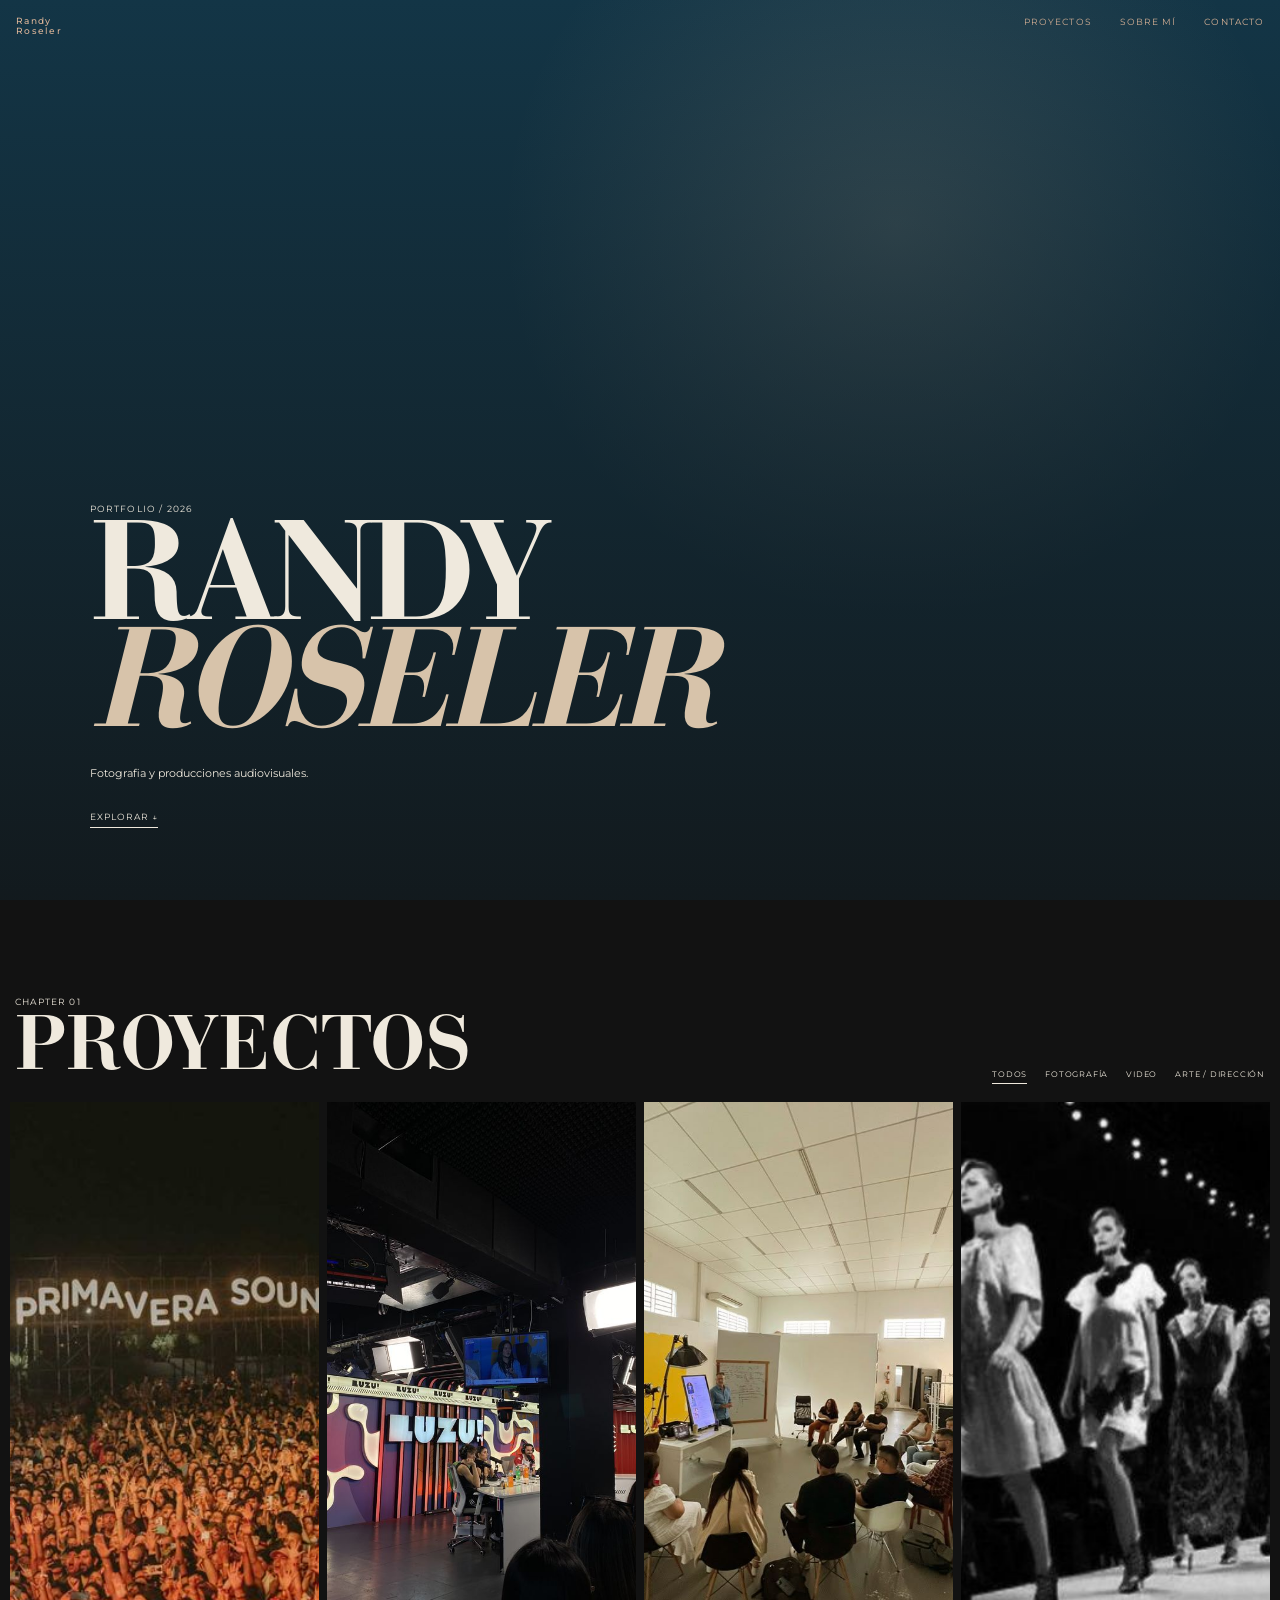
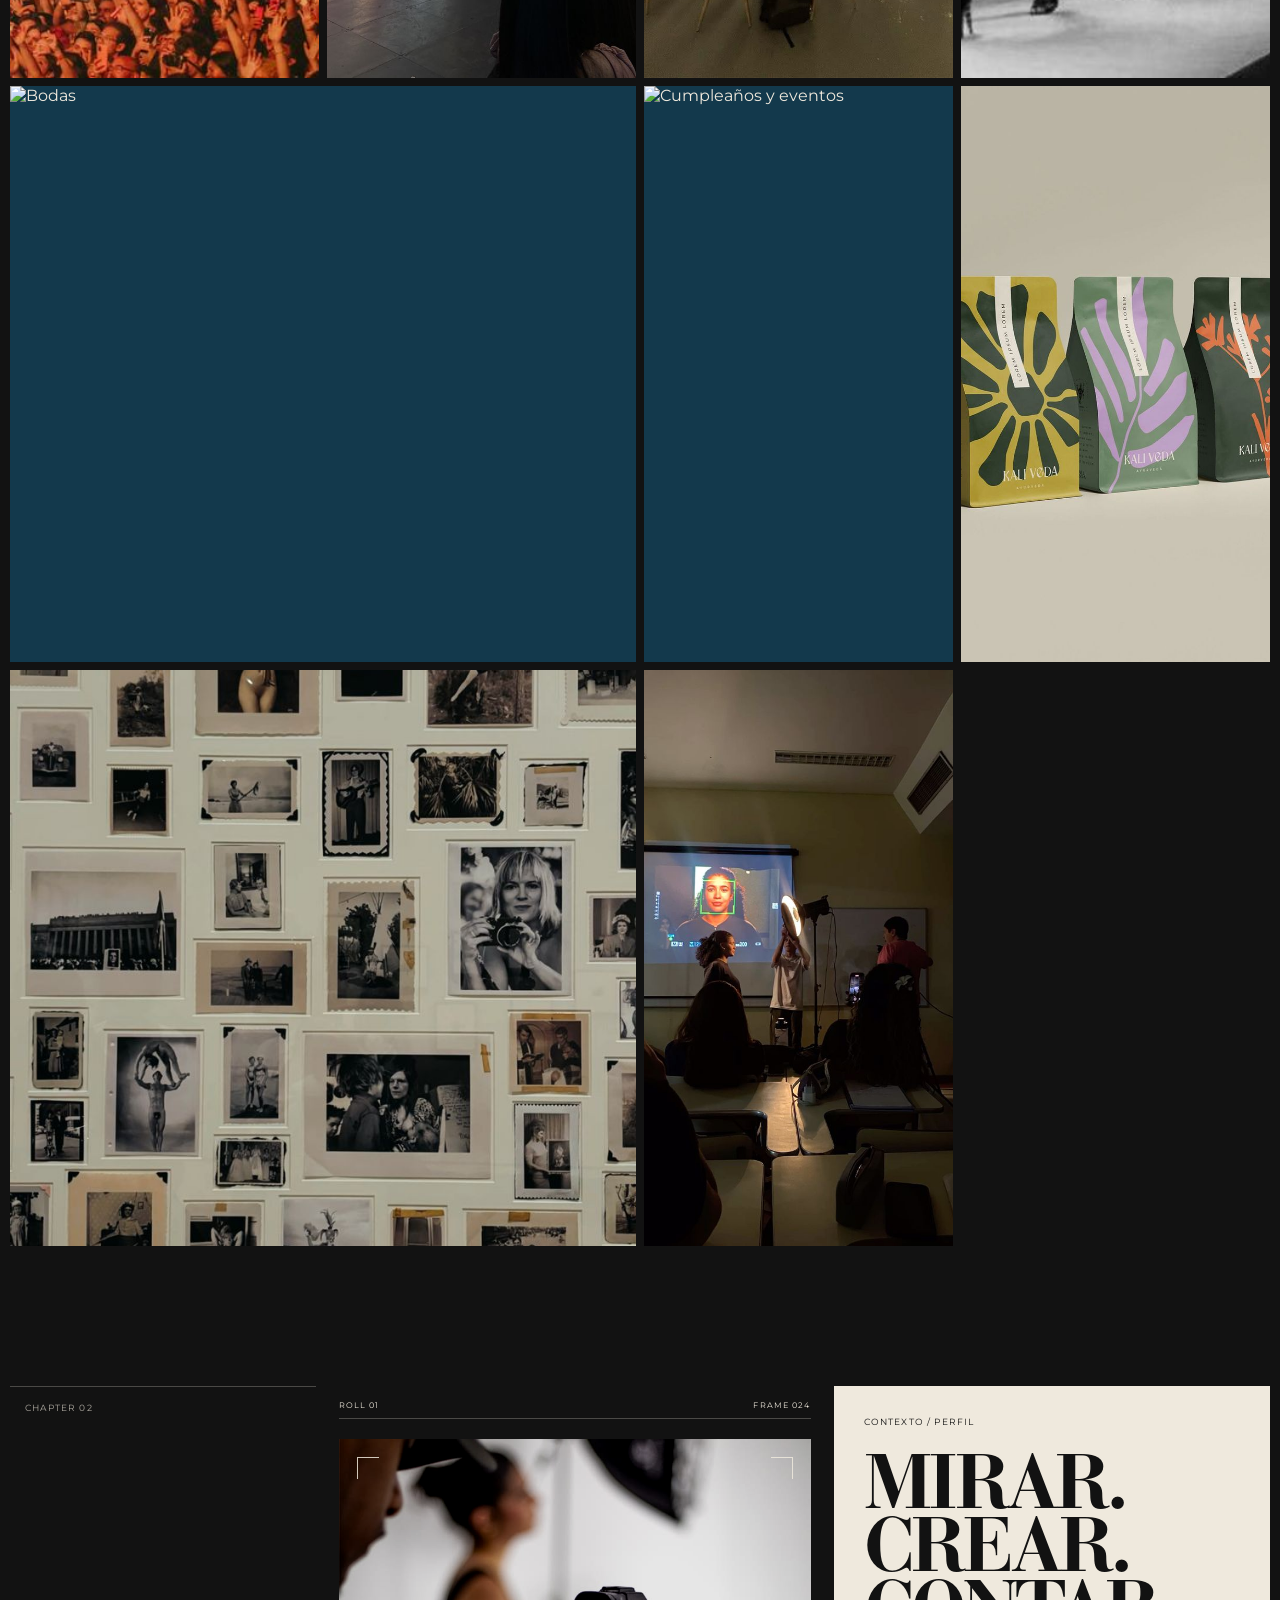
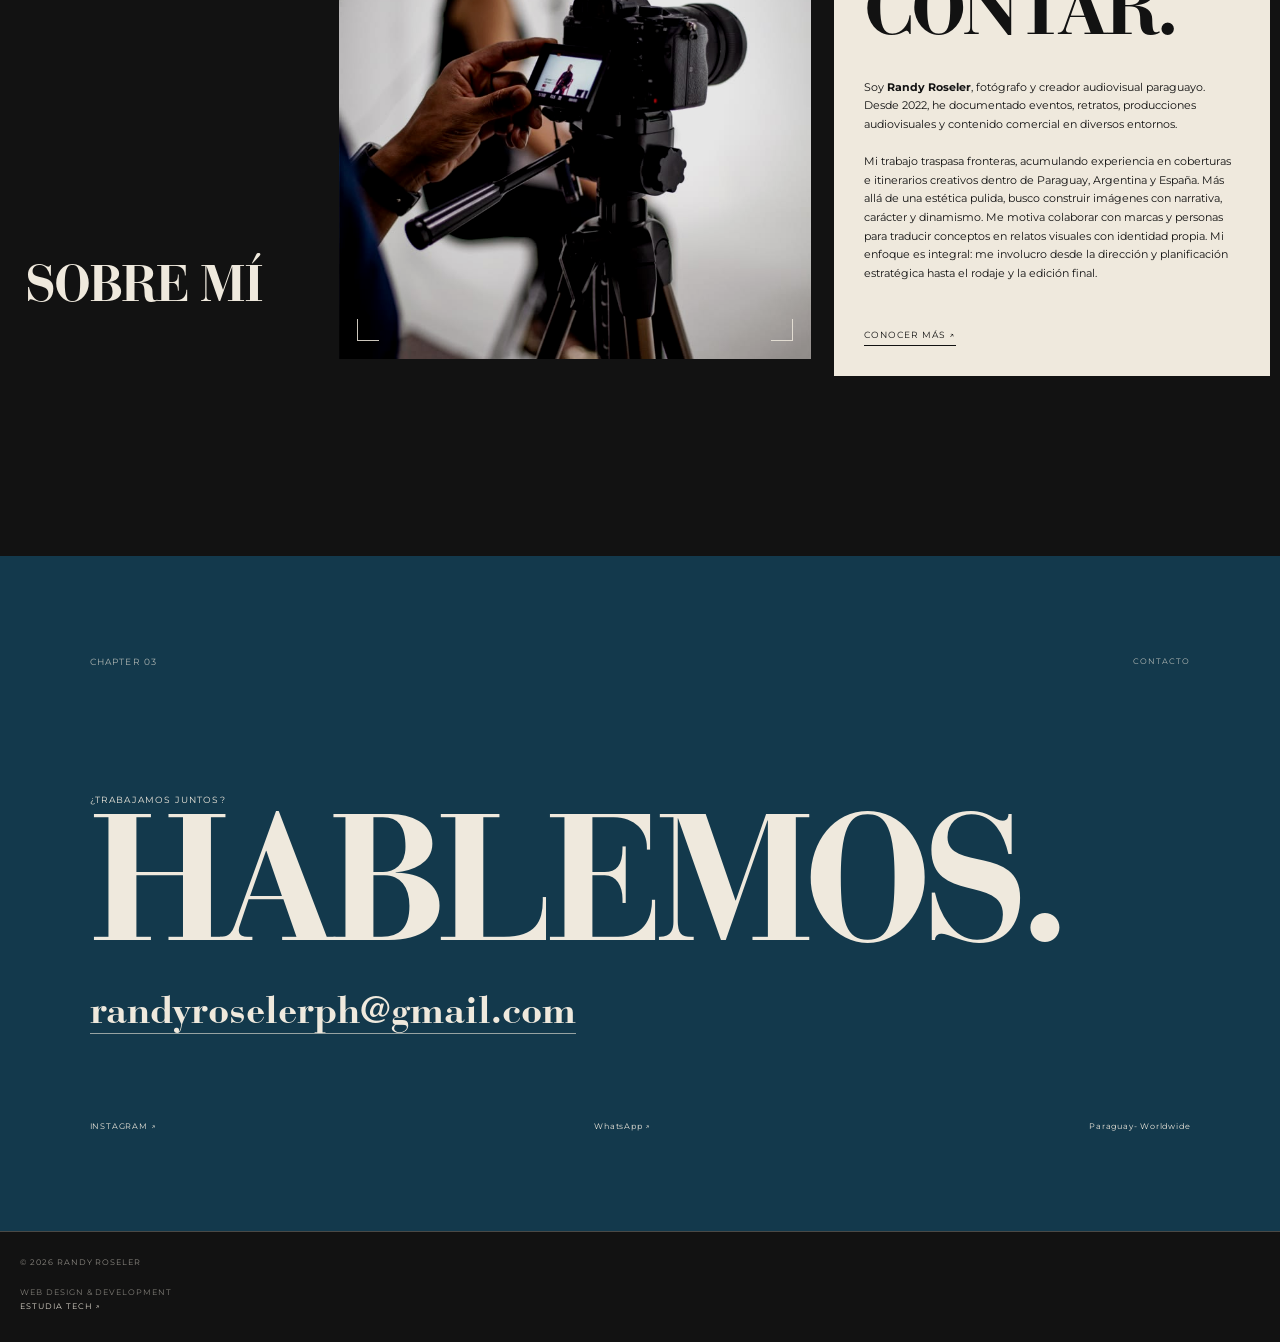
==== index.html @ cb691b9d "Agregando archivos del proyecto" ====
<!DOCTYPE html>
<html lang="es">
<head>
    <meta charset="UTF-8">
    <meta name="viewport" content="width=device-width, initial-scale=1.0">
    <meta name="description" content="Portafolio creativo — fotografía, dirección de arte y proyectos audiovisuales.">
    <link rel="icon" type="image/png" href="img/favicon_acuarela.png">

    <title>Randy Roseler </title>

    <!-- Montserrat puede cargarse desde Google Fonts.
         Bauer Bodoni se deja como fuente principal de títulos;
         si tienes el archivo webfont, puedes declararlo en estilos.css. -->
    <link rel="preconnect" href="https://fonts.googleapis.com">
    <link rel="preconnect" href="https://fonts.gstatic.com" crossorigin>
    <link href="https://fonts.googleapis.com/css2?family=Montserrat:wght@300;400;500;600&display=swap" rel="stylesheet">

    <link rel="stylesheet" href="css/estilos.css">
</head>

<body>
    <header class="site-header" id="inicio">
        <a class="brand" href="#inicio">Randy<br>Roseler</a>

        <button class="menu-toggle" aria-label="Abrir menú" aria-expanded="false">
            <span></span><span></span>
        </button>

        <nav class="main-nav" aria-label="Navegación principal">
            <a href="#proyectos">PROYECTOS</a>
            <a href="#sobre-mi">SOBRE MÍ</a>
            <a href="#contacto">CONTACTO</a>
        </nav>
    </header>

    <main>
        <!-- HERO / VIDEO BANNER -->
        <section class="hero">
            <video class="hero-video" autoplay muted loop playsinline poster="img/portada1.jpg">
                <!-- Reemplaza este archivo por tu video -->
                <source src="img/video_placeholder.mp4" type="video/mp4">
            </video>

            <div class="hero-overlay"></div>

            <div class="hero-content">
                <p class="eyebrow">PORTFOLIO / 2026</p>
                <h1>RANDY<br><em>ROSELER</em></h1>
                <p class="hero-intro">
                    Fotografia y producciones audiovisuales. <br>
                </p>
                <a class="scroll-link" href="#proyectos">EXPLORAR ↓</a>
            </div>
        </section>

        <!-- PROYECTOS -->
        <section class="projects-section" id="proyectos">
            <div class="section-heading">
                <div>
                    <span class="section-number section-chapter">CHAPTER 01</span>
                    <h2>PROYECTOS</h2>
                </div>

                <!-- Los botones se conectan con main.js -->
                <div class="filters" role="group" aria-label="Filtrar proyectos">
                    <button class="filter active" data-filter="all">TODOS</button>
                    <button class="filter" data-filter="foto">FOTOGRAFÍA</button>
                    <button class="filter" data-filter="video">VIDEO</button>
                    <button class="filter" data-filter="arte">ARTE / DIRECCIÓN</button>
                </div>
            </div>

            <!--
                La cuadrícula toma como referencia la imagen enviada:
                módulos visuales grandes + bloques negros de texto.
                Cada tarjeta puede convertirse en un proyecto real.
            -->
            <div class="project-grid">

                <article class="project-card project-card--tall" data-category="foto">
                    <a href="galeria.html?cat=primavera-sound-barcelona-2026" class="project-image">
                        <img src="img/galeria/Primavera_Sound/foto_principal.jpg" alt="Primavera Sound — Barcelona 2026">
                        <div class="project-hover">
                            <span>[ 01 ]</span>
                            <div>
                                <h3>PRIMAVERA SOUND</h3>
                                <p>Barcelona · 2026</p>
                            </div>
                            <span>VER GALERÍA ↗</span>
                        </div>
                    </a>
                </article>

                <article class="project-card project-card--tall" data-category="foto">
                    <a href="galeria.html?cat=fm-luzu-barcelona-2026" class="project-image">
                        <img src="img/galeria/FM_Luzu/foto_principal.jpg" alt="FM Lúzu — Barcelona 2026">
                        <div class="project-hover">
                            <span>[ 02 ]</span>
                            <div>
                                <h3>FM LÚZU</h3>
                                <p>Barcelona · 2026</p>
                            </div>
                            <span>VER GALERÍA ↗</span>
                        </div>
                    </a>
                </article>

                <article class="project-card project-card--tall" data-category="video">
                    <a href="galeria.html?cat=resumido-dqt" class="project-image">
                        <img src="img/galeria/Resumido/foto_principal.jpg" alt="Resumido — DQT">
                        <div class="project-hover">
                            <span>[ 03 ]</span>
                            <div>
                                <h3>RESUMIDO</h3>
                                <p>DQT</p>
                            </div>
                            <span>VER GALERÍA ↗</span>
                        </div>
                    </a>
                </article>

                <article class="project-card project-card--tall" data-category="arte">
                    <a href="galeria.html?cat=asuncion-fashion-week-2025" class="project-image">
                        <img src="img/galeria/Asuncion_Fashion_Week/foto_principal.jpg" alt="Asunción Fashion Week 2025">
                        <div class="project-hover">
                            <span>[ 04 ]</span>
                            <div>
                                <h3>ASUNCIÓN<br>FASHION WEEK</h3>
                                <p>2025</p>
                            </div>
                            <span>VER GALERÍA ↗</span>
                        </div>
                    </a>
                </article>

                <article class="project-card project-card--wide" data-category="foto">
                    <a href="galeria.html?cat=bodas" class="project-image">
                        <img src="img/galeria/Bodas/foto_principal.jpg" alt="Bodas">
                        <div class="project-hover">
                            <span>[ 05 ]</span>
                            <div>
                                <h3>BODAS</h3>
                                <p>Fotografía</p>
                            </div>
                            <span>VER GALERÍA ↗</span>
                        </div>
                    </a>
                </article>

                <article class="project-card project-card--tall" data-category="foto">
                    <a href="galeria.html?cat=cumpleanos-eventos" class="project-image">
                        <img src="img/galeria/Cumpleaños_Eventos/foto_principal.jpg" alt="Cumpleaños y eventos">
                        <div class="project-hover">
                            <span>[ 06 ]</span>
                            <div>
                                <h3>CUMPLEAÑOS<br>&amp; EVENTOS</h3>
                                <p>Fotografía</p>
                            </div>
                            <span>VER GALERÍA ↗</span>
                        </div>
                    </a>
                </article>

                <article class="project-card project-card--tall" data-category="foto">
                    <a href="galeria.html?cat=productos" class="project-image">
                        <img src="img/galeria/Productos/foto_principal.jpg" alt="Productos">
                        <div class="project-hover">
                            <span>[ 07 ]</span>
                            <div>
                                <h3>PRODUCTOS</h3>
                                <p>Fotografía</p>
                            </div>
                            <span>VER GALERÍA ↗</span>
                        </div>
                    </a>
                </article>

                <article class="project-card project-card--wide" data-category="foto">
                    <a href="galeria.html?cat=retratos" class="project-image">
                        <img src="img/galeria/Retratos/foto_principal.jpg" alt="Retratos">
                        <div class="project-hover">
                            <span>[ 08 ]</span>
                            <div>
                                <h3>RETRATOS</h3>
                                <p>Fotografía</p>
                            </div>
                            <span>VER GALERÍA ↗</span>
                        </div>
                    </a>
                </article>

                <article class="project-card project-card--tall" data-category="video">
                    <a href="galeria.html?cat=audiovisual" class="project-image">
                        <img src="img/galeria/Audiovisual/foto_principal.jpg" alt="Audiovisual">
                        <div class="project-hover">
                            <span>[ 09 ]</span>
                            <div>
                                <h3>AUDIOVISUAL</h3>
                                <p>Video</p>
                            </div>
                            <span>VER GALERÍA ↗</span>
                        </div>
                    </a>
                </article>

            </div>
        </section>

      <!-- SOBRE MÍ -->
<section class="about-section" id="sobre-mi">

    <!-- COLUMNA 01 — IDENTIFICACIÓN -->
    <div class="about-label">

        <span class="section-number section-chapter">
            CHAPTER 02
        </span>

        <p>SOBRE MÍ</p>

    </div>


    <!-- COLUMNA 02 — IMAGEN -->
    <div class="about-image">

        <!-- Información cinematográfica -->
        <div class="film-info">

            <span>ROLL 01</span>
            <span>FRAME 024</span>

        </div>


        <!-- Fotografía -->
        <div class="about-photo">

            <img
                src="img/placeholder_sobre-mi.jpg"
                alt="Fotografía de Randy Roseler"
            >


            <!-- Marcas de encuadre -->
            <span class="frame-mark frame-mark--tl"></span>
            <span class="frame-mark frame-mark--tr"></span>
            <span class="frame-mark frame-mark--bl"></span>
            <span class="frame-mark frame-mark--br"></span>


            <!-- Información al pasar el cursor -->
            <div class="about-image-hover">

                <div class="hover-project-info">

                    <span>R. ROSELER</span>
                    <span>PHOTOGRAPHER</span>
                    <span>AUDIOVISUAL CREATOR</span>

                </div>

                <span class="hover-action">
                    VIEW ↗
                </span>

            </div>

        </div>

    </div>


    <!-- COLUMNA 03 — TEXTO -->
    <div class="about-copy">

        <p class="eyebrow">
            CONTEXTO / PERFIL
        </p>

        <h2>
            MIRAR.<br>
            CREAR. CONTAR.
        </h2>

        <p>
            Soy <strong>Randy Roseler</strong>, fotógrafo y creador
            audiovisual paraguayo. Desde 2022, he documentado
            eventos, retratos, producciones audiovisuales y
            contenido comercial en diversos entornos.
        </p>

        <p>
            Mi trabajo traspasa fronteras, acumulando experiencia
            en coberturas e itinerarios creativos dentro de
            Paraguay, Argentina y España. Más allá de una estética
            pulida, busco construir imágenes con narrativa,
            carácter y dinamismo. Me motiva colaborar con marcas
            y personas para traducir conceptos en relatos visuales
            con identidad propia. Mi enfoque es integral: me
            involucro desde la dirección y planificación estratégica
            hasta el rodaje y la edición final.
        </p>

        <a class="text-link" href="#contacto">
            CONOCER MÁS ↗
        </a>

    </div>

</section>

        <!-- CONTACTO -->
        <section class="contact-section" id="contacto">

            <div class="contact-heading">
                <span class="section-number section-chapter">CHAPTER 03</span>
                <span class="contact-section-title">CONTACTO</span>
            </div>

            <div>
                <p class="eyebrow">¿TRABAJAMOS JUNTOS?</p>
                <h2>HABLEMOS.</h2>
                <a class="contact-email" href="mailto:randyroselerph@gmail.com">
                    randyroselerph@gmail.com
                </a>
            </div>

            <div class="contact-meta">
                <a href="https://www.instagram.com/randyroseler" target="_blank" rel="noopener">INSTAGRAM ↗</a>
                <a href="https://wa.me/595981983278" target="_blank" rel="noopener">WhatsApp ↗</a>
                <span>Paraguay- Worldwide</span>
            </div>
        </section>
    </main>

    <!-- FOOTER -->
<footer class="site-footer">

    <div class="footer-credit">

        <span class="footer-copy">
            © 2026 RANDY ROSELER
        </span>

        <a 
            href="#"
            class="footer-studio"
            target="_blank"
            rel="noopener"
        >
            <span>WEB DESIGN &amp; DEVELOPMENT</span>
            <strong>ESTUDIA TECH ↗</strong>
        </a>

    </div>

</footer>

    <script src="js/main.js"></script>
</body>
</html>
---- css/estilos.css ----
/* =========================================================
   MI PORTAFOLIO — ESTILOS BASE
   Paleta tomada del PDF proporcionado:
   #13394C  azul profundo
   #EFE9DD  crema
   #E3D9CF  beige grisáceo
   #121212  negro carbón
   #D7C3AA  beige cálido

   Tipografías del PDF:
   Bauer Bodoni — títulos / editorial
   Montserrat — textos / interfaz
   ========================================================= */

/* Si tienes el archivo de Bauer Bodoni en formato webfont,
   puedes activarlo así:*/

@font-face {
    font-family: "Bauer Bodoni Bold";
    src: url("../fonts/Bauer Bodoni Bold.otf") format("opentype");
    font-weight: 400;
    font-style: normal;
    font-display: swap;
}


:root {
    --blue: #13394C;
    --cream: #EFE9DD;
    --beige: #E3D9CF;
    --black: #121212;
    --sand: #D7C3AA;

    --serif: "Bauer Bodoni Bold", "Bodoni 72", "Didot", "Times New Roman", serif;
    --sans: "Montserrat", Arial, Helvetica, sans-serif;

    --gap: 8px;
    --pad: 10px;
    --transition: 600ms cubic-bezier(.2, .7, .2, 1);
}

* {
    margin: 0;
    padding: 0;
    box-sizing: border-box;
}

html {
    scroll-behavior: smooth;
    background: var(--black);
}

body {
    min-width: 320px;
    background: var(--black);
    color: var(--cream);
    font-family: var(--sans);
    font-weight: 400;
    overflow-x: hidden;
}

img,
video {
    display: block;
    width: 100%;
}

img {
    height: 100%;
    object-fit: cover;
}

a {
    color: inherit;
    text-decoration: none;
}

button {
    border: 0;
    background: none;
    color: inherit;
    font: inherit;
    cursor: pointer;
}


/* ================= HEADER ================= */

.site-header {
    position: fixed;
    inset: 0 0 auto 0;
    z-index: 100;
    display: flex;
    justify-content: space-between;
    align-items: flex-start;
    padding: 16px;
    pointer-events: none;
    mix-blend-mode: difference;
}

.site-header > * {
    pointer-events: auto;
}

.brand {
    font-size: 9px;
    line-height: 1.1;
    letter-spacing: .14em;
    font-weight: 500;
}

.main-nav {
    display: flex;
    gap: 28px;
    font-size: 9px;
    letter-spacing: .12em;
}

.main-nav a {
    transition: opacity .3s ease;
}

.main-nav a:hover {
    opacity: .5;
}

.menu-toggle {
    display: none;
}


/* ================= HERO ================= */

.hero {
    position: relative;
    min-height: 100svh;
    overflow: hidden;
    background: var(--blue);
}

.hero-video {
    position: absolute;
    inset: 0;
    width: 100%;
    height: 100%;
    object-fit: cover;
    opacity: .65;
}

.hero-overlay {
    position: absolute;
    inset: 0;
    background:
        linear-gradient(180deg, rgba(18,18,18,.1), rgba(18,18,18,.8)),
        radial-gradient(circle at 70% 25%, rgba(215,195,170,.18), transparent 35%);
}

.hero-content {
    position: absolute;
    left: 7vw;
    bottom: 8vh;
    max-width: 700px;
}

.eyebrow,
.section-number {
    font-size: 9px;
    line-height: 1.4;
    letter-spacing: .13em;
    text-transform: uppercase;
}

.hero h1 {
    margin: 18px 0;
    font-family: var(--serif);
    font-size: clamp(70px, 11vw, 180px);
    font-weight: 400;
    line-height: .76;
    letter-spacing: -.05em;
}

.hero h1 em,
.about-copy h2 em {
    font-style: italic;
    color: var(--sand);
}

.hero-intro {
    max-width: 310px;
    font-size: 11px;
    line-height: 1.6;
}

.scroll-link,
.text-link {
    display: inline-block;
    margin-top: 28px;
    padding-bottom: 5px;
    border-bottom: 1px solid currentColor;
    font-size: 9px;
    letter-spacing: .12em;
}


/* ================= PROJECTS ================= */

.projects-section {
    padding: 90px var(--pad) 10px;
}

.section-heading {
    display: flex;
    justify-content: space-between;
    align-items: flex-end;
    gap: 30px;
    padding: 0 5px 18px;
}

.section-heading h2 {
    margin-top: 10px;
    font-family: var(--serif);
    font-size: clamp(42px, 6vw, 82px);
    font-weight: 400;
    line-height: .85;
}

.filters {
    display: flex;
    flex-wrap: wrap;
    justify-content: flex-end;
    gap: 8px 18px;
}

.filter {
    padding-bottom: 4px;
    border-bottom: 1px solid transparent;
    font-size: 8px;
    letter-spacing: .1em;
}

.filter:hover,
.filter.active {
    border-bottom-color: var(--cream);
}

.project-grid {
    display: grid;
    grid-template-columns: repeat(4, minmax(0, 1fr));
    grid-auto-rows: minmax(420px, 45vw);
    gap: var(--gap);
}

.project-card {
    position: relative;
    overflow: hidden;
    background: var(--blue);
}

.project-card--tall {
    grid-row: span 1;
}

.project-card--wide {
    grid-column: span 2;
}

.project-card--text {
    background: var(--black);
    border: 1px solid rgba(239,233,221,.14);
}

.project-image {
    position: relative;
    display: block;
    width: 100%;
    height: 100%;
    overflow: hidden;
}

.project-image img {
    transition: transform var(--transition), filter var(--transition);
}

.project-card:hover .project-image img {
    transform: scale(1.035);
    filter: brightness(.62);
}

.project-hover {
    position: absolute;
    inset: 0;
    display: flex;
    flex-direction: column;
    justify-content: space-between;
    padding: 13px;
    opacity: 0;
    transition: opacity var(--transition);
}

.project-card:hover .project-hover {
    opacity: 1;
}

.project-hover > span,
.project-hover p {
    font-size: 8px;
    letter-spacing: .1em;
}

.project-hover h3 {
    margin: 10px 0 5px;
    font-family: var(--serif);
    font-size: clamp(26px, 3vw, 48px);
    font-weight: 400;
    line-height: .9;
}

.project-text {
    height: 100%;
    padding: 15px;
    display: flex;
    flex-direction: column;
    justify-content: space-between;

    background:
        radial-gradient(circle at 80% 0%, rgba(215,195,170,.24), transparent 35%),
        linear-gradient(180deg, rgba(19,57,76,.55), var(--black));
}

.project-text h3 {
    margin-top: auto;
    margin-bottom: 18px;
    font-family: var(--serif);
    font-size: clamp(35px, 4vw, 64px);
    font-weight: 400;
    line-height: .82;
}

.project-text p {
    max-width: 280px;
    font-size: 10px;
    line-height: 1.55;
}

.project-text--plain {
    justify-content: flex-start;
    gap: 28px;
    background: var(--black);
}

.project-text--plain p {
    max-width: 270px;
}


/* ================= ABOUT ================= */

/*
   SOBRE MÍ
   Mantiene la cuadrícula original de 3 columnas:
   etiqueta / imagen / texto.
*/

.about-section {
    min-height: 100vh;
    padding: 130px var(--pad);

    display: grid;
    grid-template-columns: .7fr 1.15fr 1fr;
    gap: var(--gap);
    align-items: start;
}

/* ================= COLUMNA 01 ================= */

.about-label {
    min-height: 540px;
    padding: 15px;

    display: flex;
    flex-direction: column;
    justify-content: space-between;

    border-top: 1px solid rgba(239,233,221,.25);
}

.about-label .section-chapter {
    color: var(--cream);
    opacity: .7;
}

.about-label p {
    margin: 0;

    font-family: var(--serif);
    font-size: clamp(42px, 4vw, 68px);
    line-height: .85;
    font-weight: 400;
    letter-spacing: -.04em;

    color: var(--cream);
}

/* ================= COLUMNA 02 / IMAGEN ================= */

.about-image {
    min-width: 0;
    padding: 15px 15px 0;

    display: flex;
    flex-direction: column;

    background: transparent;
}

/* Información cinematográfica */

.film-info {
    width: 100%;
    margin-bottom: 20px;
    padding-bottom: 9px;

    display: flex;
    justify-content: space-between;
    align-items: center;

    border-bottom: 1px solid rgba(239,233,221,.25);

    font-family: var(--sans);
    font-size: 8px;
    line-height: 1;
    letter-spacing: .14em;
    text-transform: uppercase;

    color: var(--cream);
}

/* Contenedor controlado de la fotografía */

.about-photo {
    position: relative;

    width: 100%;
    height: min(520px, 42vw);

    min-height: 400px;

    overflow: hidden;
    background: var(--blue);
}

/* Imagen */

.about-photo > img {
    width: 100%;
    height: 100%;

    display: block;
    object-fit: cover;

    filter:
        grayscale(10%)
        contrast(1.08)
        brightness(.9);

    transition:
        transform .8s cubic-bezier(.2,.7,.2,1),
        filter .6s ease;
}

.about-photo:hover > img {
    transform: scale(1.025);

    filter:
        grayscale(5%)
        contrast(1.08)
        brightness(.7);
}

/* ================= MARCAS DE ENCUADRE ================= */

.frame-mark {
    position: absolute;
    z-index: 6;

    width: 22px;
    height: 22px;

    opacity: .85;
    pointer-events: none;

    transition:
        width .4s ease,
        height .4s ease,
        opacity .4s ease;
}

.frame-mark--tl {
    top: 18px;
    left: 18px;

    border-top: 1px solid var(--cream);
    border-left: 1px solid var(--cream);
}

.frame-mark--tr {
    top: 18px;
    right: 18px;

    border-top: 1px solid var(--cream);
    border-right: 1px solid var(--cream);
}

.frame-mark--bl {
    bottom: 18px;
    left: 18px;

    border-bottom: 1px solid var(--cream);
    border-left: 1px solid var(--cream);
}

.frame-mark--br {
    bottom: 18px;
    right: 18px;

    border-bottom: 1px solid var(--cream);
    border-right: 1px solid var(--cream);
}

/* ================= HOVER DE LA IMAGEN ================= */

.about-image-hover {
    position: absolute;
    inset: 0;
    z-index: 10;

    display: flex;
    align-items: flex-end;
    justify-content: space-between;

    padding: 22px;

    color: var(--cream);

    background:
        linear-gradient(
            180deg,
            rgba(18,18,18,0) 42%,
            rgba(18,18,18,.78) 100%
        );

    opacity: 0;
    transition: opacity .45s ease;

    pointer-events: none;
}

.about-photo:hover .about-image-hover {
    opacity: 1;
}

.hover-project-info {
    display: flex;
    flex-direction: column;
    gap: 4px;

    font-family: var(--sans);
    font-size: 8px;
    line-height: 1.35;
    letter-spacing: .13em;
    text-transform: uppercase;

    transform: translateY(10px);
    opacity: 0;

    transition:
        transform .5s cubic-bezier(.2,.7,.2,1),
        opacity .5s ease;
}

.about-photo:hover .hover-project-info {
    transform: translateY(0);
    opacity: 1;
}

.hover-action {
    font-family: var(--sans);
    font-size: 8px;
    letter-spacing: .13em;

    padding-bottom: 4px;
    border-bottom: 1px solid var(--cream);

    transform: translateY(10px);
    opacity: 0;

    transition:
        transform .5s .08s ease,
        opacity .5s .08s ease;
}

.about-photo:hover .hover-action {
    transform: translateY(0);
    opacity: 1;
}

/* ================= COLUMNA 03 / TEXTO ================= */

.about-copy {
    min-width: 0;
    padding: 30px;

    background: var(--cream);
    color: var(--black);

    display: flex;
    flex-direction: column;
    justify-content: center;
}

.about-copy h2 {
    margin: 30px 0;

    font-family: var(--serif);
    font-size: clamp(48px, 6vw, 95px);
    font-weight: 400;
    line-height: .82;
    letter-spacing: -.04em;
}

.about-copy p:not(.eyebrow) {
    max-width: 440px;
    margin-bottom: 18px;

    font-size: 11px;
    line-height: 1.7;
}

.about-copy .text-link {
    align-self: flex-start;
}

/* ================= CONTACTO — CHAPTER ================= */

.contact-heading {
    display: flex;
    align-items: flex-start;
    justify-content: space-between;
    gap: 20px;

    width: 100%;
    margin-bottom: 40px;
}

.contact-section .section-chapter {
    color: var(--cream);
    opacity: .7;
}

.contact-section-title {
    font-size: 8px;
    letter-spacing: .13em;
    text-transform: uppercase;
    color: var(--cream);
    opacity: .7;
}

/* ================= CONTACT ================= */

.contact-section {
    min-height: 75vh;
    padding: 100px 7vw;
    display: flex;
    flex-direction: column;
    justify-content: space-between;
    background: var(--blue);
}

.contact-section h2 {
    margin: 25px 0;
    font-family: var(--serif);
    font-size: clamp(75px, 14vw, 210px);
    font-weight: 400;
    line-height: .75;
    letter-spacing: -.06em;
}

.contact-email {
    font-family: var(--serif);
    font-size: clamp(22px, 3vw, 42px);
    border-bottom: 1px solid rgba(239,233,221,.6);
}

.contact-meta {
    display: flex;
    justify-content: space-between;
    gap: 20px;
    font-size: 8px;
    letter-spacing: .1em;
}


/* ================= FOOTER ================= */

.site-footer {
    padding: 12px 16px;
    display: flex;
    justify-content: space-between;
    font-size: 8px;
    letter-spacing: .08em;
    color: rgba(239,233,221,.55);
}


/* ================= FILTER STATE ================= */

.project-card.is-hidden {
    display: none;
}

/* =========================================================
   FOOTER — ESTUDIA TECH
   ========================================================= */

.site-footer {

    padding: 30px var(--pad) 35px;

    border-top:
        1px solid rgba(239,233,221,.25);

    background: var(--black);

    color: var(--cream);
}


.footer-credit {

    display: flex;

    justify-content: space-between;

    align-items: flex-end;

    gap: 30px;
}


/* Copyright */

.footer-copy {

    font-family: var(--sans);

    font-size: 8px;

    line-height: 1.3;

    letter-spacing: .12em;

    text-transform: uppercase;

    opacity: .55;
}


/* Estudia Tech */

.footer-studio {

    display: flex;

    flex-direction: column;

    align-items: flex-end;

    gap: 5px;

    color: var(--cream);

    text-decoration: none;

    font-family: var(--sans);

    font-size: 8px;

    line-height: 1.2;

    letter-spacing: .12em;

    text-transform: uppercase;
}


.footer-studio span {

    opacity: .5;
}


.footer-studio strong {

    font-weight: 400;

    opacity: .9;

    transition:
        opacity .3s ease,
        letter-spacing .3s ease;
}


.footer-studio:hover strong {

    opacity: 1;

    letter-spacing: .16em;
}


/* ================= RESPONSIVE ================= */

@media (max-width: 900px) {

    .project-grid {
        grid-template-columns: repeat(2, minmax(0, 1fr));
        grid-auto-rows: 65vw;
    }

    .project-card--wide {
        grid-column: span 2;
    }

    .about-section {
        grid-template-columns: 1fr 1.4fr;
        align-items: start;
    }

    .about-label {
        grid-column: span 2;
        min-height: 90px;
    }

    .about-photo {
        height: 500px;
        min-height: 0;
    }

    .about-copy {
        padding: 25px;
    }

    .contact-heading {
        margin-bottom: 30px;
    }
}

@media (max-width: 650px) {

    .site-header {
        padding: 12px;
    }

    .main-nav {
        position: fixed;
        inset: 0;
        padding: 80px 20px;
        flex-direction: column;
        justify-content: flex-start;
        gap: 22px;
        background: var(--black);
        transform: translateY(-100%);
        transition: transform .5s ease;
    }

    .main-nav.is-open {
        transform: translateY(0);
    }

    .main-nav a {
        font-family: var(--serif);
        font-size: 42px;
    }

    .menu-toggle {
        position: relative;
        z-index: 5;
        display: flex;
        width: 28px;
        height: 20px;
        flex-direction: column;
        justify-content: center;
        gap: 6px;
    }

    .menu-toggle span {
        width: 100%;
        height: 1px;
        background: currentColor;
    }

    .hero-content {
        left: 20px;
        right: 20px;
        bottom: 55px;
    }

    .projects-section {
        padding-top: 70px;
    }

    .section-heading {
        align-items: flex-start;
        flex-direction: column;
    }

    .filters {
        justify-content: flex-start;
    }

    .project-grid {
        grid-template-columns: 1fr;
        grid-auto-rows: 125vw;
    }

    .project-card--wide,
    .project-card--text {
        grid-column: auto;
    }

    .project-card--text {
        min-height: 380px;
    }

    .project-hover {
        opacity: 1;
        background: linear-gradient(
            180deg,
            rgba(18,18,18,.25),
            rgba(18,18,18,.7)
        );
    }

    /* SOBRE MÍ */

    .about-section {
        display: flex;
        flex-direction: column;
        min-height: auto;
        padding-top: 80px;
    }

    .about-label {
        width: 100%;
        min-height: 100px;
    }

    .about-label p {
        font-size: 44px;
    }

    .about-image {
        width: 100%;
        padding: 15px;
    }

    .film-info {
        margin-bottom: 16px;
    }

    .about-photo {
        width: 100%;
        height: 105vw;
        min-height: 380px;
        max-height: 550px;
    }

    /* En móvil la información queda visible porque no hay hover fiable. */

    .about-image-hover {
        opacity: 1;
        background:
            linear-gradient(
                180deg,
                transparent 42%,
                rgba(18,18,18,.78) 100%
            );
    }

    .hover-project-info,
    .hover-action {
        opacity: 1;
        transform: none;
    }

    .about-copy {
        width: 100%;
        min-height: 600px;
        padding: 25px;
    }

    .contact-heading {
        flex-direction: column;
        gap: 8px;
    }

    .contact-meta {
        flex-direction: column;
        align-items: flex-start;
    }
}
.site-footer {

    padding: 25px 20px 30px;
}


.footer-credit {

    flex-direction: column;

    align-items: flex-start;

    gap: 20px;
}


.footer-studio {

    align-items: flex-start;
}

/* ================= REDUCED MOTION ================= */

@media (prefers-reduced-motion: reduce) {
    html {
        scroll-behavior: auto;
    }

    *,
    *::before,
    *::after {
        transition-duration: .01ms !important;
        animation-duration: .01ms !important;
    }

    .hero-video {
        display: none;
    }
}

/* =========================================================
   ABOUT — TABLET
   ========================================================= */

@media (max-width: 900px) {

    .about-image {
        min-height: 550px;
    }

    .about-label p {
        font-size: 42px;
    }

    .film-info {
        top: 12px;
        left: 12px;
    }

    .frame-mark--tl {
        top: 12px;
        left: 12px;
    }

    .frame-mark--tr {
        top: 12px;
        right: 12px;
    }

    .frame-mark--bl {
        bottom: 12px;
        left: 12px;
    }

    .frame-mark--br {
        bottom: 12px;
        right: 12px;
    }
}


/* =========================================================
   ABOUT — MOBILE
   ========================================================= */

@media (max-width: 650px) {

    .about-label {
        min-height: 90px;

        padding: 15px;
    }


    .about-label p {

        writing-mode: horizontal-tb;

        transform: none;

        font-size: 42px;

        align-self: flex-start;

        margin-top: 20px;
    }


    .about-image {

        min-height: 115vw;

        height: 115vw;
    }


    /*
        En móvil mostramos la información siempre.
        Esto evita depender del hover,
        ya que no existe cursor en muchos teléfonos.
    */

    .about-image-hover {

        opacity: 1;

        background:
            linear-gradient(
                180deg,
                rgba(18,18,18,0) 45%,
                rgba(18,18,18,.75) 100%
            );
    }


    .hover-project-info {

        transform: none;

        opacity: 1;
    }


    .hover-action {

        transform: none;

        opacity: 1;
    }


    .film-info {

        font-size: 7px;
    }
}


/* =========================================================
   GALERÍA DE CATEGORÍA (galeria.html)
   ========================================================= */

.back-link {
    display: inline-block;
    margin: 110px 0 0 var(--pad);
    padding-bottom: 4px;
    border-bottom: 1px solid currentColor;
    font-size: 9px;
    letter-spacing: .12em;
    transition: opacity .3s ease;
}

.back-link:hover {
    opacity: .6;
}

/* ================= HERO CINEMATOGRÁFICO ================= */

.cat-hero {
    position: relative;
    margin: 20px var(--pad) 0;
    aspect-ratio: 16 / 8;
    max-height: 640px;
    border-radius: 14px;
    overflow: hidden;
    background: var(--blue);
}

.cat-hero img {
    width: 100%;
    height: 100%;
    object-fit: cover;
    filter: grayscale(8%) contrast(1.1) brightness(.72) saturate(1.05);
}

.cat-hero::after {
    content: "";
    position: absolute;
    inset: 0;
    background: linear-gradient(180deg, rgba(18,18,18,0) 45%, rgba(18,18,18,.85) 100%);
}

.cat-hero-tag,
.cat-hero-scroll {
    position: absolute;
    bottom: 20px;
    z-index: 2;
    font-size: 9px;
    letter-spacing: .14em;
    text-transform: uppercase;
}

.cat-hero-tag {
    left: 24px;
}

.cat-hero-scroll {
    right: 24px;
    opacity: .7;
}

/* ================= CUERPO: INFO + CUADRÍCULA ================= */

.cat-body {
    display: grid;
    grid-template-columns: 360px 1fr;
    gap: 32px;
    padding: 0 var(--pad) 100px;
}

.cat-info {
    padding-top: 44px;
    border-top: 1px solid rgba(239, 233, 221, .2);
     min-width: 0;
}

.cat-info .eyebrow {
    display: block;
    margin-bottom: 14px;
}

.cat-info h1 {
    font-family: var(--serif);
    font-weight: 400;
    font-size: clamp(34px, 3vw, 46px);
    line-height: .92;
    letter-spacing: -.02em;
    margin-bottom: 10px;
    overflow-wrap: break-word;
}

.cat-meta {
    font-size: 11px;
    letter-spacing: .06em;
    opacity: .7;
    margin-bottom: 26px;
}

.cat-details {
    margin-bottom: 24px;
}

.cat-details div {
    display: flex;
    justify-content: space-between;
    gap: 12px;
    padding: 10px 0;
    border-bottom: 1px solid rgba(239, 233, 221, .12);
    font-size: 10px;
    letter-spacing: .05em;
}

.cat-details dt {
    opacity: .55;
    text-transform: uppercase;
}

.cat-details dd {
    text-align: right;
}

.cat-desc {
    font-size: 12px;
    line-height: 1.7;
    opacity: .85;
    max-width: 280px;
}

/* ================= CUADRÍCULA ASIMÉTRICA (categorías tipo evento) ================= */

.cat-grid {
    display: grid;
    grid-template-columns: repeat(6, minmax(0, 1fr));
    grid-auto-rows: 90px;
    gap: 8px;
    margin-top: 44px;
}

.cat-grid figure {
    position: relative;
    margin: 0;
    overflow: hidden;
    border-radius: 4px;
    background: var(--blue);
    cursor: pointer;
}

.cat-grid img {
    width: 100%;
    height: 100%;
    object-fit: cover;
    display: block;
    transition: transform var(--transition), filter var(--transition);
}

.cat-grid figure:hover img {
    transform: scale(1.035);
    filter: brightness(.75);
}

.g1 { grid-column: span 3; grid-row: span 4; }
.g2 { grid-column: span 3; grid-row: span 2; }
.g3 { grid-column: span 2; grid-row: span 2; }
.g4 { grid-column: span 2; grid-row: span 2; }
.g5 { grid-column: span 2; grid-row: span 2; }
.g6 { grid-column: span 4; grid-row: span 2; }
.g7 { grid-column: span 2; grid-row: span 3; }
.g8 { grid-column: span 4; grid-row: span 3; }

/* Tarjeta de descripción — el "diseño en particular" dentro de la cuadrícula */

.cat-caption {
    grid-column: span 2;
    grid-row: span 2;
    background: var(--cream);
    color: var(--black);
    padding: 20px;
    display: flex;
    flex-direction: column;
    justify-content: space-between;
    border-radius: 4px;
}

.cat-caption span {
    font-size: 8px;
    letter-spacing: .14em;
    text-transform: uppercase;
    opacity: .5;
}

.cat-caption p {
    font-family: var(--serif);
    font-style: italic;
    font-size: 17px;
    line-height: 1.35;
    margin-top: 12px;
}

/* ================= CUADRÍCULA SIMPLE (Retratos / Productos) ================= */

.cat-grid--simple {
    grid-template-columns: repeat(3, minmax(0, 1fr));
    grid-auto-rows: unset;
}

.cat-grid--simple figure {
    grid-column: span 1;
    grid-row: span 1;
    aspect-ratio: 4 / 5;
}

/* ================= ESTADO VACÍO ================= */

.gallery-vacio {
    padding: 0 var(--pad) 120px;
    font-size: 11px;
    letter-spacing: .05em;
    opacity: .6;
}

.gallery-vacio[hidden] {
    display: none;
}

/* ================= LIGHTBOX ================= */

.lightbox {
    position: fixed;
    inset: 0;
    z-index: 200;
    display: flex;
    align-items: center;
    justify-content: center;

    background: rgba(18, 18, 18, .96);

    opacity: 0;
    visibility: hidden;
    pointer-events: none;

    transition: opacity .35s ease;
}

.lightbox.is-open {
    opacity: 1;
    visibility: visible;
    pointer-events: auto;
}

.lightbox-image {
    max-width: 88vw;
    max-height: 84vh;
    width: auto;
    height: auto;
    object-fit: contain;
    box-shadow: 0 20px 60px rgba(0, 0, 0, .5);
}

.lightbox-close,
.lightbox-prev,
.lightbox-next {
    position: absolute;
    color: var(--cream);
    font-size: 20px;
    line-height: 1;
    padding: 10px;
    transition: opacity .3s ease;
}

.lightbox-close:hover,
.lightbox-prev:hover,
.lightbox-next:hover {
    opacity: .6;
}

.lightbox-close {
    top: 18px;
    right: 18px;
}

.lightbox-prev {
    left: 18px;
    top: 50%;
    transform: translateY(-50%);
}

.lightbox-next {
    right: 18px;
    top: 50%;
    transform: translateY(-50%);
}

.lightbox-counter {
    position: absolute;
    bottom: 18px;
    left: 50%;
    transform: translateX(-50%);
    font-size: 9px;
    letter-spacing: .12em;
    color: var(--cream);
    opacity: .7;
}

/* ================= GALERÍA — RESPONSIVE ================= */

@media (max-width: 900px) {

    .cat-body {
        grid-template-columns: 1fr;
    }

    .cat-info {
        border-top: none;
        padding-top: 24px;
    }

    .cat-grid {
        grid-template-columns: repeat(4, minmax(0, 1fr));
        grid-auto-rows: 70px;
    }

    .g1, .g2, .g6, .g8 {
        grid-column: span 4;
    }

    .g3, .g4, .g5, .g7, .cat-caption {
        grid-column: span 2;
    }

    .cat-grid--simple {
        grid-template-columns: repeat(2, minmax(0, 1fr));
    }
}

@media (max-width: 650px) {

    .back-link {
        margin-top: 90px;
    }

    .cat-hero {
        aspect-ratio: 4 / 5;
        max-height: 520px;
        margin-top: 16px;
    }

    .cat-grid {
        grid-template-columns: repeat(2, minmax(0, 1fr));
        grid-auto-rows: 130px;
    }

    .g1, .g2, .g3, .g4, .g5, .g6, .g7, .g8, .cat-caption {
        grid-column: span 2;
        grid-row: span 3;
    }

    .cat-grid--simple {
        grid-template-columns: 1fr;
    }

    .cat-grid--simple figure {
        grid-column: span 1;
    }

    .lightbox-prev,
    .lightbox-next {
        font-size: 16px;
        padding: 8px;
    }
}
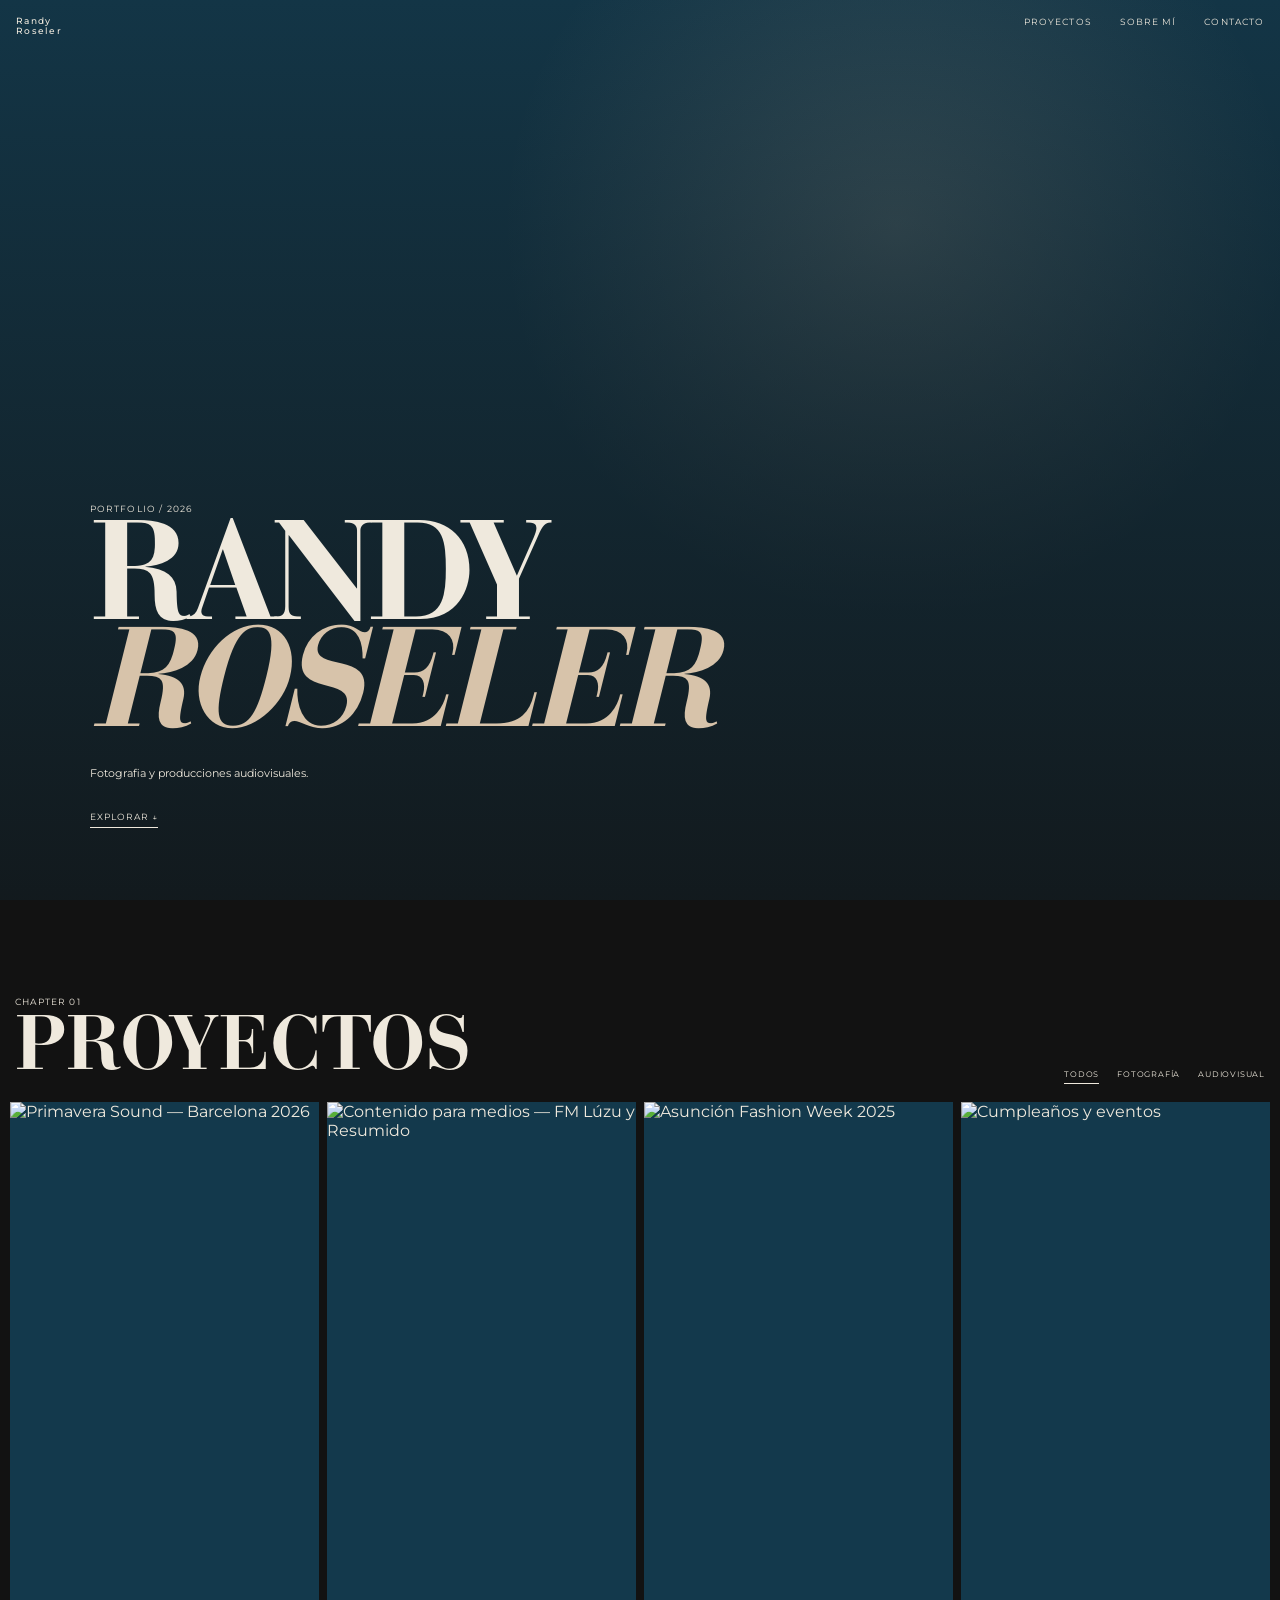
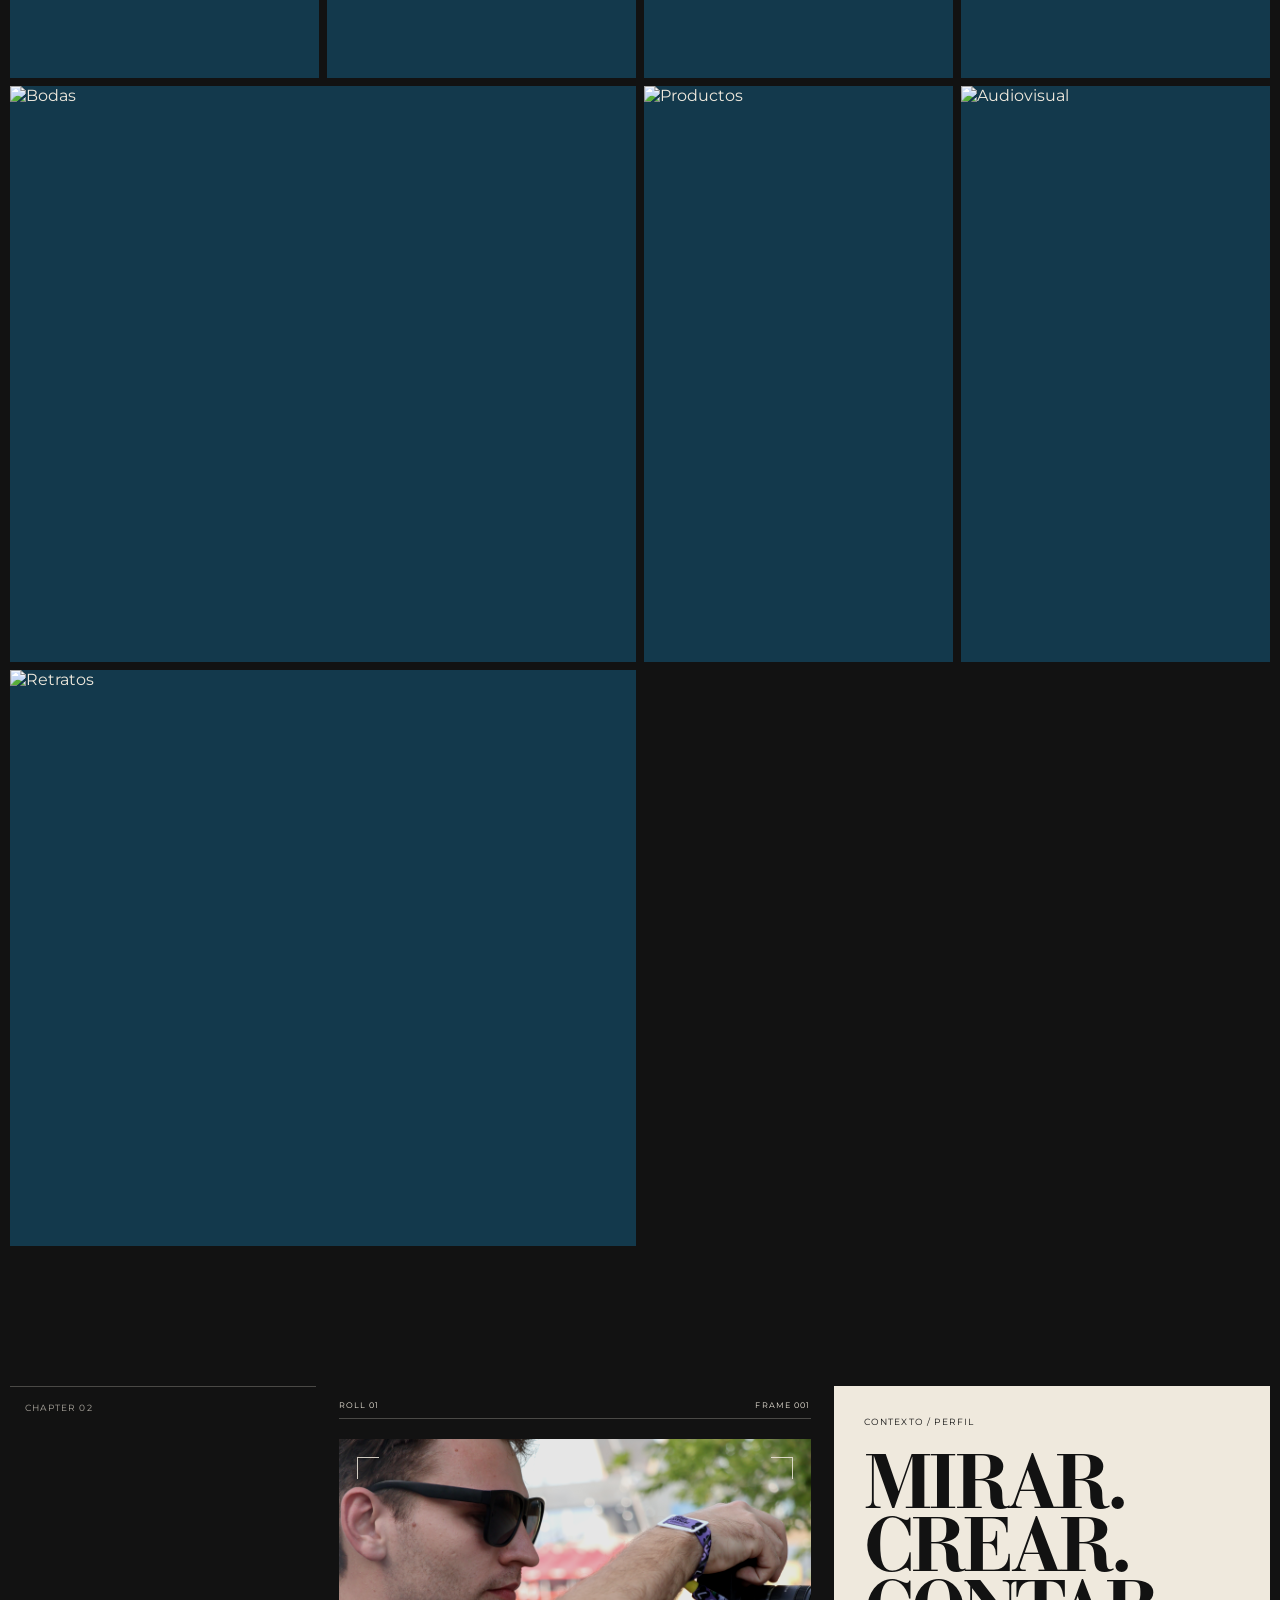
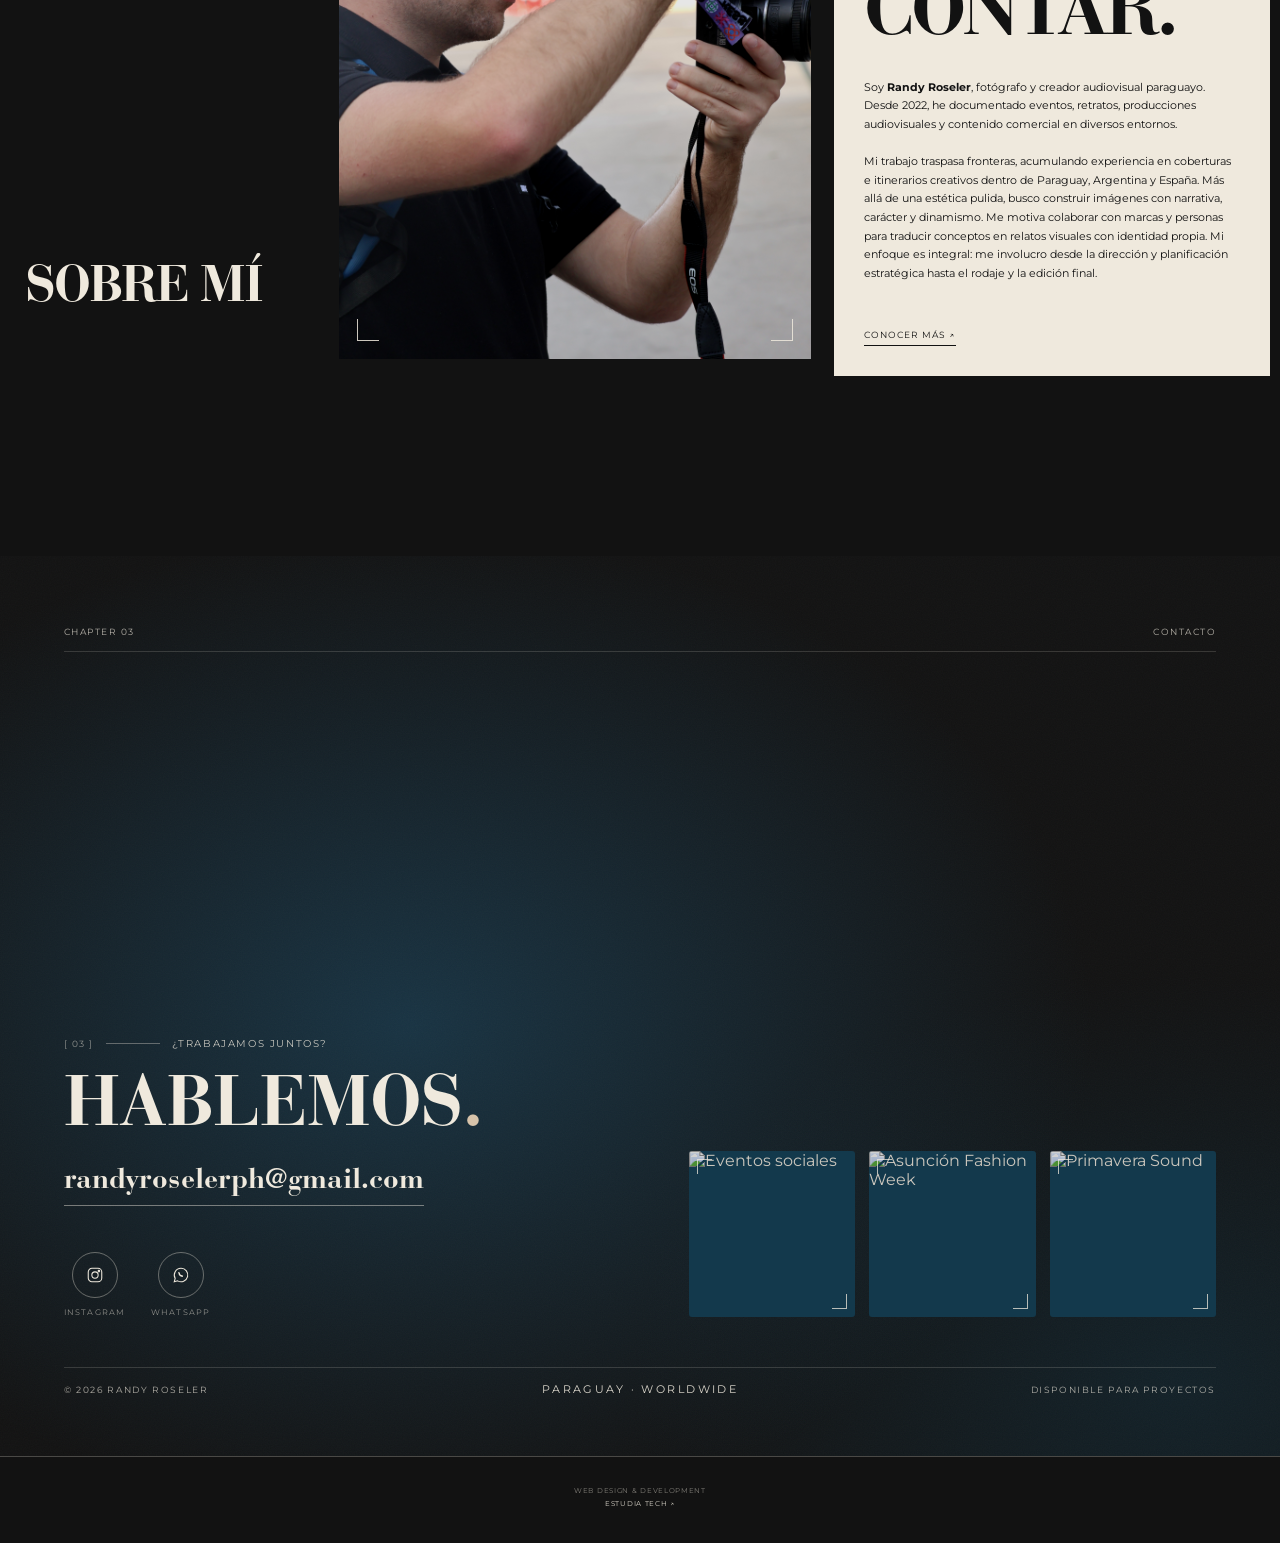
==== commit 26d9dec3: "archivos html actualizados" ====
--- a/index.html
+++ b/index.html
@@ -2,47 +2,48 @@
 <html lang="es">
 <head>
     <meta charset="UTF-8">
-    <meta name="viewport" content="width=device-width, initial-scale=1.0">
+    <meta name="viewport" content="width=device-width, initial-scale=1, viewport-fit=cover">
     <meta name="description" content="Portafolio creativo — fotografía, dirección de arte y proyectos audiovisuales.">
     <link rel="icon" type="image/png" href="img/favicon_acuarela.png">
-
-    <title>Randy Roseler </title>
-
+ 
+    <title> Randy Roseler — Fotografía y Audiovisual </title>
+ 
     <!-- Montserrat puede cargarse desde Google Fonts.
          Bauer Bodoni se deja como fuente principal de títulos;
          si tienes el archivo webfont, puedes declararlo en estilos.css. -->
     <link rel="preconnect" href="https://fonts.googleapis.com">
     <link rel="preconnect" href="https://fonts.gstatic.com" crossorigin>
     <link href="https://fonts.googleapis.com/css2?family=Montserrat:wght@300;400;500;600&display=swap" rel="stylesheet">
-
+ 
     <link rel="stylesheet" href="css/estilos.css">
+    <link rel="stylesheet" href="css/responsive.css">
 </head>
-
+ 
 <body>
     <header class="site-header" id="inicio">
         <a class="brand" href="#inicio">Randy<br>Roseler</a>
-
+ 
         <button class="menu-toggle" aria-label="Abrir menú" aria-expanded="false">
             <span></span><span></span>
         </button>
-
+ 
         <nav class="main-nav" aria-label="Navegación principal">
             <a href="#proyectos">PROYECTOS</a>
             <a href="#sobre-mi">SOBRE MÍ</a>
             <a href="#contacto">CONTACTO</a>
         </nav>
     </header>
-
+ 
     <main>
         <!-- HERO / VIDEO BANNER -->
         <section class="hero">
-            <video class="hero-video" autoplay muted loop playsinline poster="img/portada1.jpg">
+            <video class="hero-video" autoplay muted loop playsinline poster="img/galeria/Primavera_Sound/Portada.jpg">
                 <!-- Reemplaza este archivo por tu video -->
-                <source src="img/video_placeholder.mp4" type="video/mp4">
+                <source src="img/video_portada.mp4" type="video/mp4">
             </video>
-
+ 
             <div class="hero-overlay"></div>
-
+ 
             <div class="hero-content">
                 <p class="eyebrow">PORTFOLIO / 2026</p>
                 <h1>RANDY<br><em>ROSELER</em></h1>
@@ -52,7 +53,7 @@
                 <a class="scroll-link" href="#proyectos">EXPLORAR ↓</a>
             </div>
         </section>
-
+ 
         <!-- PROYECTOS -->
         <section class="projects-section" id="proyectos">
             <div class="section-heading">
@@ -60,26 +61,25 @@
                     <span class="section-number section-chapter">CHAPTER 01</span>
                     <h2>PROYECTOS</h2>
                 </div>
-
+ 
                 <!-- Los botones se conectan con main.js -->
                 <div class="filters" role="group" aria-label="Filtrar proyectos">
                     <button class="filter active" data-filter="all">TODOS</button>
                     <button class="filter" data-filter="foto">FOTOGRAFÍA</button>
-                    <button class="filter" data-filter="video">VIDEO</button>
-                    <button class="filter" data-filter="arte">ARTE / DIRECCIÓN</button>
+                    <button class="filter" data-filter="video">AUDIOVISUAL</button>
                 </div>
             </div>
-
+ 
             <!--
                 La cuadrícula toma como referencia la imagen enviada:
                 módulos visuales grandes + bloques negros de texto.
                 Cada tarjeta puede convertirse en un proyecto real.
             -->
             <div class="project-grid">
-
+ 
                 <article class="project-card project-card--tall" data-category="foto">
                     <a href="galeria.html?cat=primavera-sound-barcelona-2026" class="project-image">
-                        <img src="img/galeria/Primavera_Sound/foto_principal.jpg" alt="Primavera Sound — Barcelona 2026">
+                        <img src="img\\galerias_optmizado\\Primavera_sound\\Portada.webp" alt="Primavera Sound — Barcelona 2026" decoding="async">
                         <div class="project-hover">
                             <span>[ 01 ]</span>
                             <div>
@@ -90,40 +90,26 @@
                         </div>
                     </a>
                 </article>
-
+ 
                 <article class="project-card project-card--tall" data-category="foto">
-                    <a href="galeria.html?cat=fm-luzu-barcelona-2026" class="project-image">
-                        <img src="img/galeria/FM_Luzu/foto_principal.jpg" alt="FM Lúzu — Barcelona 2026">
+                    <a href="galeria.html?cat=contenido-para-medios" class="project-image">
+                        <img src="img\\galerias_optmizado\\FM_Luzu\\Portada.webp" alt="Contenido para medios — FM Lúzu y Resumido" loading="lazy" decoding="async">
                         <div class="project-hover">
                             <span>[ 02 ]</span>
                             <div>
-                                <h3>FM LÚZU</h3>
-                                <p>Barcelona · 2026</p>
-                            </div>
-                            <span>VER GALERÍA ↗</span>
-                        </div>
-                    </a>
-                </article>
-
-                <article class="project-card project-card--tall" data-category="video">
-                    <a href="galeria.html?cat=resumido-dqt" class="project-image">
-                        <img src="img/galeria/Resumido/foto_principal.jpg" alt="Resumido — DQT">
+                                <h3>CONTENIDO<br>PARA MEDIOS</h3>
+                                <p>FM Lúzu · Resumido</p>
+                            </div>
+                            <span>VER GALERÍA ↗</span>
+                        </div>
+                    </a>
+                </article>
+ 
+                <article class="project-card project-card--tall" data-category="foto">
+                    <a href="galeria.html?cat=asuncion-fashion-week-2025" class="project-image">
+                        <img src= "img\\galerias_optmizado\\Asuncion_Fashion_Week\\foto_principal.webp" alt="Asunción Fashion Week 2025" loading="lazy" decoding="async">
                         <div class="project-hover">
                             <span>[ 03 ]</span>
-                            <div>
-                                <h3>RESUMIDO</h3>
-                                <p>DQT</p>
-                            </div>
-                            <span>VER GALERÍA ↗</span>
-                        </div>
-                    </a>
-                </article>
-
-                <article class="project-card project-card--tall" data-category="arte">
-                    <a href="galeria.html?cat=asuncion-fashion-week-2025" class="project-image">
-                        <img src="img/galeria/Asuncion_Fashion_Week/foto_principal.jpg" alt="Asunción Fashion Week 2025">
-                        <div class="project-hover">
-                            <span>[ 04 ]</span>
                             <div>
                                 <h3>ASUNCIÓN<br>FASHION WEEK</h3>
                                 <p>2025</p>
@@ -132,10 +118,10 @@
                         </div>
                     </a>
                 </article>
-
+ 
                 <article class="project-card project-card--wide" data-category="foto">
                     <a href="galeria.html?cat=bodas" class="project-image">
-                        <img src="img/galeria/Bodas/foto_principal.jpg" alt="Bodas">
+                        <img src="img\\galerias_optmizado\\Bodas\\portada.webp" alt="Bodas" loading="lazy" decoding="async">
                         <div class="project-hover">
                             <span>[ 05 ]</span>
                             <div>
@@ -146,26 +132,26 @@
                         </div>
                     </a>
                 </article>
-
+ 
                 <article class="project-card project-card--tall" data-category="foto">
-                    <a href="galeria.html?cat=cumpleanos-eventos" class="project-image">
-                        <img src="img/galeria/Cumpleaños_Eventos/foto_principal.jpg" alt="Cumpleaños y eventos">
-                        <div class="project-hover">
-                            <span>[ 06 ]</span>
-                            <div>
-                                <h3>CUMPLEAÑOS<br>&amp; EVENTOS</h3>
+                    <a href="galeria.html?cat=eventos-sociales" class="project-image">
+                        <img src="img\\galerias_optmizado\\Eventos_sociales\\portada.webp" alt="Cumpleaños y eventos" loading="lazy" decoding="async">
+                        <div class="project-hover">
+                            <span>[ 04 ]</span>
+                            <div>
+                                <h3>EVENTOS SOCIALES</h3>
                                 <p>Fotografía</p>
                             </div>
                             <span>VER GALERÍA ↗</span>
                         </div>
                     </a>
                 </article>
-
+ 
                 <article class="project-card project-card--tall" data-category="foto">
                     <a href="galeria.html?cat=productos" class="project-image">
-                        <img src="img/galeria/Productos/foto_principal.jpg" alt="Productos">
-                        <div class="project-hover">
-                            <span>[ 07 ]</span>
+                        <img src="img\\galerias_optmizado\\Productos\\portada.webp" alt="Productos" loading="lazy" decoding="async">
+                        <div class="project-hover">
+                            <span>[ 06 ]</span>
                             <div>
                                 <h3>PRODUCTOS</h3>
                                 <p>Fotografía</p>
@@ -174,10 +160,10 @@
                         </div>
                     </a>
                 </article>
-
+ 
                 <article class="project-card project-card--wide" data-category="foto">
                     <a href="galeria.html?cat=retratos" class="project-image">
-                        <img src="img/galeria/Retratos/foto_principal.jpg" alt="Retratos">
+                        <img src="img\\galerias_optmizado\\Retratos\\Portada.jpg" alt="Retratos" loading="lazy" decoding="async">
                         <div class="project-hover">
                             <span>[ 08 ]</span>
                             <div>
@@ -188,12 +174,12 @@
                         </div>
                     </a>
                 </article>
-
+ 
                 <article class="project-card project-card--tall" data-category="video">
                     <a href="galeria.html?cat=audiovisual" class="project-image">
-                        <img src="img/galeria/Audiovisual/foto_principal.jpg" alt="Audiovisual">
-                        <div class="project-hover">
-                            <span>[ 09 ]</span>
+                        <img src="img\\galerias_optmizado\\Audiovisual\\foto_principal.jpg" alt="Audiovisual" loading="lazy" decoding="async">
+                        <div class="project-hover">
+                            <span>[ 07 ]</span>
                             <div>
                                 <h3>AUDIOVISUAL</h3>
                                 <p>Video</p>
@@ -202,94 +188,96 @@
                         </div>
                     </a>
                 </article>
-
+ 
             </div>
         </section>
-
+ 
       <!-- SOBRE MÍ -->
 <section class="about-section" id="sobre-mi">
-
+ 
     <!-- COLUMNA 01 — IDENTIFICACIÓN -->
     <div class="about-label">
-
+ 
         <span class="section-number section-chapter">
             CHAPTER 02
         </span>
-
+ 
         <p>SOBRE MÍ</p>
-
+ 
     </div>
-
-
+ 
+ 
     <!-- COLUMNA 02 — IMAGEN -->
     <div class="about-image">
-
+ 
         <!-- Información cinematográfica -->
         <div class="film-info">
-
+ 
             <span>ROLL 01</span>
-            <span>FRAME 024</span>
-
+            <span>FRAME 001</span>
+ 
         </div>
-
-
+ 
+ 
         <!-- Fotografía -->
         <div class="about-photo">
-
+ 
             <img
-                src="img/placeholder_sobre-mi.jpg"
+                src="img/sobre_mi.JPEG"
                 alt="Fotografía de Randy Roseler"
+                loading="lazy"
+                decoding="async"
             >
-
-
+ 
+ 
             <!-- Marcas de encuadre -->
             <span class="frame-mark frame-mark--tl"></span>
             <span class="frame-mark frame-mark--tr"></span>
             <span class="frame-mark frame-mark--bl"></span>
             <span class="frame-mark frame-mark--br"></span>
-
-
+ 
+ 
             <!-- Información al pasar el cursor -->
             <div class="about-image-hover">
-
+ 
                 <div class="hover-project-info">
-
+ 
                     <span>R. ROSELER</span>
                     <span>PHOTOGRAPHER</span>
                     <span>AUDIOVISUAL CREATOR</span>
-
+ 
                 </div>
-
-                <span class="hover-action">
-                    VIEW ↗
-                </span>
-
-            </div>
-
+ 
+                <a class="hover-action" href="#proyectos">
+                VIEW ↗
+                </a>
+ 
+            </div>
+ 
         </div>
-
+ 
     </div>
-
-
+ 
+ 
     <!-- COLUMNA 03 — TEXTO -->
     <div class="about-copy">
-
+ 
         <p class="eyebrow">
             CONTEXTO / PERFIL
         </p>
-
+ 
         <h2>
             MIRAR.<br>
             CREAR. CONTAR.
         </h2>
-
+ 
         <p>
             Soy <strong>Randy Roseler</strong>, fotógrafo y creador
             audiovisual paraguayo. Desde 2022, he documentado
             eventos, retratos, producciones audiovisuales y
             contenido comercial en diversos entornos.
         </p>
-
+ 
         <p>
             Mi trabajo traspasa fronteras, acumulando experiencia
             en coberturas e itinerarios creativos dentro de
@@ -301,50 +289,111 @@
             involucro desde la dirección y planificación estratégica
             hasta el rodaje y la edición final.
         </p>
-
+ 
         <a class="text-link" href="#contacto">
             CONOCER MÁS ↗
         </a>
-
+ 
     </div>
-
+ 
 </section>
-
+ 
         <!-- CONTACTO -->
         <section class="contact-section" id="contacto">
-
-            <div class="contact-heading">
-                <span class="section-number section-chapter">CHAPTER 03</span>
-                <span class="contact-section-title">CONTACTO</span>
-            </div>
-
-            <div>
-                <p class="eyebrow">¿TRABAJAMOS JUNTOS?</p>
-                <h2>HABLEMOS.</h2>
-                <a class="contact-email" href="mailto:randyroselerph@gmail.com">
-                    randyroselerph@gmail.com
-                </a>
-            </div>
-
-            <div class="contact-meta">
-                <a href="https://www.instagram.com/randyroseler" target="_blank" rel="noopener">INSTAGRAM ↗</a>
-                <a href="https://wa.me/595981983278" target="_blank" rel="noopener">WhatsApp ↗</a>
-                <span>Paraguay- Worldwide</span>
-            </div>
+          <div class="contact-inner">
+ 
+            <!-- BARRA SUPERIOR -->
+            <div class="contact-topbar">
+                <span>CHAPTER 03</span>
+                <span>CONTACTO</span>
+            </div>
+ 
+            <!-- CUERPO -->
+            <div class="contact-body">
+ 
+                <div class="contact-text">
+ 
+                    <div class="contact-index">
+                        <span class="code">[ 03 ]</span>
+                        <span class="rule"></span>
+                        <span class="contact-eyebrow">¿Trabajamos juntos?</span>
+                    </div>
+ 
+                    <h2>HABLEMOS<span class="dot">.</span></h2>
+ 
+                    <a class="contact-email" href="mailto:randyroselerph@gmail.com">
+                        randyroselerph@gmail.com
+                    </a>
+ 
+                    <div class="contact-links">
+ 
+                        <a class="link-unit" href="https://www.instagram.com/randyroseler" target="_blank" rel="noopener" aria-label="Instagram">
+                            <span class="icon-badge">
+                                <svg viewBox="0 0 24 24" fill="none" stroke="currentColor" stroke-width="1.4">
+                                    <rect x="3" y="3" width="18" height="18" rx="5"></rect>
+                                    <circle cx="12" cy="12" r="4.2"></circle>
+                                    <circle cx="17.2" cy="6.8" r="1"></circle>
+                                </svg>
+                            </span>
+                            <span class="label">Instagram</span>
+                        </a>
+ 
+                        <a class="link-unit" href="https://wa.me/595981983278" target="_blank" rel="noopener" aria-label="WhatsApp">
+                            <span class="icon-badge">
+                                <svg viewBox="0 0 24 24" fill="none" stroke="currentColor" stroke-width="1.4">
+                                    <path d="M12 3a9 9 0 0 0-7.75 13.5L3 21l4.6-1.2A9 9 0 1 0 12 3z"></path>
+                                    <path d="M8.5 9.3c.2 3 2.3 5.1 5.3 5.3.9.05 1-.6.7-1.2l-.6-1.1c-.2-.4-.6-.4-1-.2l-.5.3c-.7-.4-1.6-1.3-2-2l.3-.5c.2-.4.2-.8-.2-1l-1.1-.6c-.6-.3-1.15-.2-1.2.7Z" fill="currentColor" stroke="none"></path>
+                                </svg>
+                            </span>
+                            <span class="label">WhatsApp</span>
+                        </a>
+ 
+                    </div>
+ 
+                </div>
+ 
+                <!-- TIRA DE FOTOS -->
+                <div class="contact-strip">
+ 
+                    <div class="strip-item">
+                        <img src="img\\galerias_optmizado\\Eventos_sociales\\foto9.webp" alt="Eventos sociales" loading="lazy" decoding="async">
+                        <span class="strip-caption">[ 01 ] EVENTOS</span>
+                    </div>
+ 
+                    <div class="strip-item">
+                        <img src="img\\galerias_optmizado\\Asuncion_Fashion_Week\\foto1.webp" alt="Asunción Fashion Week" loading="lazy" decoding="async">
+                        <span class="strip-caption">[ 02 ] MODA</span>
+                    </div>
+ 
+                    <div class="strip-item">
+                        <img src="img\\galerias_optmizado\\Primavera_Sound\\foto5.webp" alt="Primavera Sound" loading="lazy" decoding="async">
+                        <span class="strip-caption">[ 03 ] MÚSICA</span>
+                    </div>
+ 
+                </div>
+ 
+            </div>
+ 
+            <!-- BARRA INFERIOR -->
+            <div class="contact-bottombar">
+                <a class="side-left" href="#inicio">© 2026 Randy Roseler</a>
+                <span class="location">Paraguay · Worldwide</span>
+                <span class="side-right">Disponible para proyectos</span>
+            </div>
+ 
+          </div>
         </section>
     </main>
-
+ 
     <!-- FOOTER -->
 <footer class="site-footer">
-
+ 
     <div class="footer-credit">
-
-        <span class="footer-copy">
-            © 2026 RANDY ROSELER
-        </span>
-
+ 
+       
+ 
         <a 
-            href="#"
+            href="404.html"
             class="footer-studio"
             target="_blank"
             rel="noopener"
@@ -352,11 +401,11 @@
             <span>WEB DESIGN &amp; DEVELOPMENT</span>
             <strong>ESTUDIA TECH ↗</strong>
         </a>
-
+ 
     </div>
-
+ 
 </footer>
-
+ 
     <script src="js/main.js"></script>
 </body>
-</html>
+</html>
--- a/css/estilos.css
+++ b/css/estilos.css
@@ -48,21 +48,32 @@
 html {
     scroll-behavior: smooth;
     background: var(--black);
+    overflow-x: hidden;
+    overflow-x: clip;
+    -webkit-text-size-adjust: 100%;
+    text-size-adjust: 100%;
 }
 
 body {
     min-width: 320px;
+    max-width: 100%;
     background: var(--black);
     color: var(--cream);
     font-family: var(--sans);
     font-weight: 400;
     overflow-x: hidden;
+    overflow-x: clip;
+}
+
+body.menu-open {
+    overflow: hidden;
 }
 
 img,
 video {
     display: block;
     width: 100%;
+    max-width: 100%;
 }
 
 img {
@@ -95,11 +106,16 @@
     align-items: flex-start;
     padding: 16px;
     pointer-events: none;
-    mix-blend-mode: difference;
 }
 
 .site-header > * {
     pointer-events: auto;
+}
+
+.brand,
+.menu-toggle,
+.main-nav {
+    mix-blend-mode: difference;
 }
 
 .brand {
@@ -159,7 +175,7 @@
     position: absolute;
     left: 7vw;
     bottom: 8vh;
-    max-width: 700px;
+    max-width: min(700px, calc(100% - 14vw));
 }
 
 .eyebrow,
@@ -248,10 +264,12 @@
     grid-template-columns: repeat(4, minmax(0, 1fr));
     grid-auto-rows: minmax(420px, 45vw);
     gap: var(--gap);
+     grid-auto-flow: dense;
 }
 
 .project-card {
     position: relative;
+    min-width: 0;
     overflow: hidden;
     background: var(--blue);
 }
@@ -552,7 +570,7 @@
     opacity: 0;
     transition: opacity .45s ease;
 
-    pointer-events: none;
+    pointer-events: auto;
 }
 
 .about-photo:hover .about-image-hover {
@@ -640,77 +658,534 @@
     align-self: flex-start;
 }
 
-/* ================= CONTACTO — CHAPTER ================= */
-
-.contact-heading {
-    display: flex;
-    align-items: flex-start;
+/* =========================================================
+   SISTEMA CINEMATOGRÁFICO PARA IMÁGENES (CORREGIDO)
+   ========================================================= */
+
+.media-frame {
+    position: relative;
+    width: 100%;
+}
+
+/* CONTENEDOR DE LA FOTO */
+.media-photo {
+    position: relative;
+    width: 100%;
+    overflow: hidden;
+    background: var(--blue);
+}
+
+/* IMAGEN OCUPA TODO EL ESPACIO */
+.media-photo > img {
+    display: block;
+    width: 100%;
+    height: 100%;
+    object-fit: cover;
+    filter: grayscale(10%) contrast(1.08) brightness(.9);
+    transition: transform .8s cubic-bezier(.2,.7,.2,1), filter .6s ease;
+}
+
+.media-photo:hover > img {
+    transform: scale(1.025);
+    filter: grayscale(5%) contrast(1.08) brightness(.7);
+}
+
+/* ROLL Y FRAME SUPERPUESTOS SOBRE LA FOTO */
+.media-photo .media-film-info {
+    position: absolute;
+    top: 0;
+    left: 0;
+    right: 0;
+    z-index: 12;
+
+    display: flex;
+    justify-content: space-between;
+    align-items: center;
+
+    padding: 12px 18px 4px;
+    margin: 0;
+
+    border-bottom: 1px solid rgba(239, 233, 221, 0.25);
+    background: linear-gradient(180deg, rgba(18,18,18,0.65) 0%, rgba(18,18,18,0) 100%);
+
+    font-family: var(--sans);
+    font-size: 8px;
+    line-height: 1;
+    letter-spacing: .14em;
+    text-transform: uppercase;
+    color: var(--cream);
+    pointer-events: none;
+}
+
+
+/* =========================================================
+   MARCAS DE ENCUADRE
+   ========================================================= */
+
+.media-mark {
+    position: absolute;
+
+    z-index: 5;
+
+    width: 22px;
+    height: 22px;
+
+    opacity: .85;
+
+    pointer-events: none;
+}
+
+
+.media-mark--tl {
+    top: 36px;
+    left: 18px;
+
+    border-top: 1px solid var(--cream);
+    border-left: 1px solid var(--cream);
+}
+
+
+.media-mark--tr {
+    top: 36px;
+    right: 18px;
+
+    border-top: 1px solid var(--cream);
+    border-right: 1px solid var(--cream);
+}
+
+
+.media-mark--bl {
+    bottom: 18px;
+    left: 18px;
+
+    border-bottom: 1px solid var(--cream);
+    border-left: 1px solid var(--cream);
+}
+
+
+.media-mark--br {
+    bottom: 18px;
+    right: 18px;
+
+    border-bottom: 1px solid var(--cream);
+    border-right: 1px solid var(--cream);
+}
+
+
+/* =========================================================
+   INFORMACIÓN QUE APARECE AL PASAR EL CURSOR
+   ========================================================= */
+
+.media-hover {
+    position: absolute;
+
+    inset: 0;
+
+    z-index: 10;
+
+    display: flex;
+
+    align-items: flex-end;
+    justify-content: space-between;
+
+    padding: 22px;
+
+    color: var(--cream);
+
+    background:
+        linear-gradient(
+            180deg,
+            rgba(18,18,18,0) 42%,
+            rgba(18,18,18,.78) 100%
+        );
+
+    opacity: 0;
+
+    transition: opacity .45s ease;
+
+    pointer-events: none;
+}
+
+
+.media-photo:hover .media-hover {
+    opacity: 1;
+}
+
+
+/* INFORMACIÓN DEL CREADOR */
+
+.media-hover-info {
+    display: flex;
+
+    flex-direction: column;
+
+    gap: 4px;
+
+    font-family: var(--sans);
+
+    font-size: 8px;
+
+    line-height: 1.35;
+
+    letter-spacing: .13em;
+
+    text-transform: uppercase;
+
+    transform: translateY(10px);
+
+    opacity: 0;
+
+    transition:
+        transform .5s ease,
+        opacity .5s ease;
+}
+
+
+.media-photo:hover .media-hover-info {
+    transform: translateY(0);
+
+    opacity: 1;
+}
+
+
+/* VIEW */
+
+.media-view {
+    padding-bottom: 4px;
+
+    border-bottom: 1px solid var(--cream);
+
+    font-family: var(--sans);
+
+    font-size: 8px;
+
+    letter-spacing: .13em;
+
+    transform: translateY(10px);
+
+    opacity: 0;
+
+    transition:
+        transform .5s .08s ease,
+        opacity .5s .08s ease;
+}
+
+
+.media-photo:hover .media-view {
+    transform: translateY(0);
+
+    opacity: 1;
+}
+
+/* =========================================================
+   CONTACT SECTION
+   ========================================================= */
+
+.contact-section {
+    position: relative;
+    overflow: hidden;
+    min-height: 100vh;
+    padding: 70px 5vw 60px;
+    display: flex;
+    flex-direction: column;
+    background: var(--black);
+}
+
+/* Atmósfera: luz azul naciendo del centro */
+.contact-section::before {
+    content: "";
+    position: absolute;
+    inset: 0;
+    pointer-events: none;
+    background:
+        radial-gradient(ellipse 1100px 800px at 32% 52%, rgba(31,84,115,.50), transparent 62%),
+        radial-gradient(ellipse 800px 600px at 92% 92%, rgba(19,57,76,.38), transparent 68%);
+}
+
+/* Grano de película */
+.contact-section::after {
+    content: "";
+    position: absolute;
+    inset: 0;
+    opacity: .035;
+    pointer-events: none;
+    background-image: url("data:image/svg+xml,%3Csvg xmlns='http://www.w3.org/2000/svg' width='120' height='120'%3E%3Cfilter id='n'%3E%3CfeTurbulence type='fractalNoise' baseFrequency='.85' numOctaves='3'/%3E%3C/filter%3E%3Crect width='120' height='120' filter='url(%23n)'/%3E%3C/svg%3E");
+}
+
+.contact-inner {
+    position: relative;
+    z-index: 1;
+    display: flex;
+    flex-direction: column;
+    flex: 1;
+}
+
+/* ================= BARRA SUPERIOR ================= */
+
+.contact-topbar {
+    display: flex;
+    align-items: center;
     justify-content: space-between;
     gap: 20px;
-
-    width: 100%;
-    margin-bottom: 40px;
-}
-
-.contact-section .section-chapter {
+    padding-bottom: 14px;
+    border-bottom: 1px solid rgba(239,233,221,.16);
+}
+
+.contact-topbar span {
+    font-size: 9px;
+    letter-spacing: .16em;
+    text-transform: uppercase;
+    opacity: .72;
+}
+
+
+/* ================= CUERPO ================= */
+
+.contact-body {
+    flex: 1;
+    display: grid;
+    grid-template-columns: 1fr auto;
+    align-items: end;
+    gap: 40px;
+    padding-top: 70px;
+}
+
+.contact-text {
+    position: relative;
+    max-width: 760px;
+}
+
+.contact-index {
+    display: flex;
+    align-items: center;
+    gap: 12px;
+    margin-bottom: 26px;
+}
+
+.contact-index .code {
+    font-size: 9px;
+    letter-spacing: .16em;
+    opacity: .55;
+}
+
+.contact-index .rule {
+    width: 54px;
+    height: 1px;
+    background: rgba(239,233,221,.35);
+}
+
+.contact-eyebrow {
+    font-size: 10px;
+    letter-spacing: .16em;
+    text-transform: uppercase;
+    opacity: .8;
+}
+
+.contact-section h2 {
+    font-family: var(--serif);
+    font-weight: 700;
+    font-size: clamp(42px, 5.6vw, 86px);
+    line-height: .9;
+    letter-spacing: -.015em;
+    margin-bottom: 8px;
+}
+
+.contact-section h2 .dot {
+    color: var(--sand);
+}
+
+.contact-email {
+    display: inline-block;
+    max-width: 100%;
+    font-family: var(--serif);
+    font-size: clamp(18px, 2.2vw, 30px);
+    line-height: 1.1;
     color: var(--cream);
-    opacity: .7;
-}
-
-.contact-section-title {
+    padding-bottom: 8px;
+    border-bottom: 1px solid rgba(239,233,221,.45);
+    margin-top: 18px;
+    overflow-wrap: anywhere;
+    transition: border-color .3s ease, opacity .3s ease;
+}
+
+.contact-email:hover {
+    border-color: var(--sand);
+    opacity: .85;
+}
+
+/* ================= ÍCONOS DE CONTACTO ================= */
+
+.contact-links {
+    display: flex;
+    align-items: flex-start;
+    gap: 26px;
+    margin-top: 46px;
+}
+
+.link-unit {
+    display: flex;
+    flex-direction: column;
+    align-items: center;
+    gap: 9px;
+}
+
+.link-unit .label {
     font-size: 8px;
-    letter-spacing: .13em;
+    letter-spacing: .14em;
     text-transform: uppercase;
     color: var(--cream);
+    opacity: .55;
+    transition: opacity .3s ease;
+}
+
+.link-unit:hover .label {
+    opacity: .9;
+}
+
+.icon-badge {
+    width: 46px;
+    height: 46px;
+    border-radius: 50%;
+    border: 1px solid rgba(239,233,221,.38);
+    display: flex;
+    align-items: center;
+    justify-content: center;
+    color: var(--cream);
+    transition: background .35s ease, border-color .35s ease, color .35s ease, transform .35s ease;
+}
+
+.icon-badge svg {
+    width: 18px;
+    height: 18px;
+}
+
+.link-unit:hover .icon-badge {
+    background: var(--sand);
+    border-color: var(--sand);
+    color: var(--black);
+    transform: translateY(-3px);
+}
+
+/* ================= TIRA DE FOTOS ================= */
+
+.contact-strip {
+    display: flex;
+    align-items: flex-end;
+    gap: 14px;
+}
+
+.strip-item {
+    position: relative;
+    width: clamp(120px, 13vw, 195px);
+    aspect-ratio: 1 / 1;
+    overflow: hidden;
+    border-radius: 3px;
+    background: var(--blue);
+}
+
+.strip-item img {
+    width: 100%;
+    height: 100%;
+    object-fit: cover;
+    display: block;
+    filter: grayscale(12%) contrast(1.08) brightness(.82);
+    transition: transform .8s cubic-bezier(.2,.7,.2,1), filter .5s ease;
+}
+
+.strip-item:hover img {
+    transform: scale(1.05);
+    filter: grayscale(0%) brightness(.95);
+}
+
+/* Marcas de encuadre */
+.strip-item::before,
+.strip-item::after {
+    content: "";
+    position: absolute;
+    width: 14px;
+    height: 14px;
+    z-index: 2;
+    opacity: .75;
+    pointer-events: none;
+}
+
+.strip-item::before {
+    top: 8px;
+    left: 8px;
+    border-top: 1px solid var(--cream);
+    border-left: 1px solid var(--cream);
+}
+
+.strip-item::after {
+    bottom: 8px;
+    right: 8px;
+    border-bottom: 1px solid var(--cream);
+    border-right: 1px solid var(--cream);
+}
+
+.strip-caption {
+    position: absolute;
+    bottom: 8px;
+    left: 10px;
+    z-index: 3;
+    font-size: 7.5px;
+    letter-spacing: .14em;
+    text-transform: uppercase;
+    opacity: 0;
+    transform: translateY(6px);
+    transition: opacity .4s ease, transform .4s ease;
+}
+
+.strip-item:hover .strip-caption {
+    opacity: .9;
+    transform: translateY(0);
+}
+
+/* ================= BARRA INFERIOR ================= */
+
+.contact-bottombar {
+    display: grid;
+    grid-template-columns: 1fr auto 1fr;
+    align-items: center;
+    gap: 20px;
+    margin-top: 50px;
+    padding-top: 14px;
+    border-top: 1px solid rgba(239,233,221,.16);
+}
+
+.contact-bottombar span,
+.contact-bottombar a {
+    font-size: 9px;
+    letter-spacing: .18em;
+    text-transform: uppercase;
     opacity: .7;
 }
 
-/* ================= CONTACT ================= */
-
-.contact-section {
-    min-height: 75vh;
-    padding: 100px 7vw;
-    display: flex;
-    flex-direction: column;
-    justify-content: space-between;
-    background: var(--blue);
-}
-
-.contact-section h2 {
-    margin: 25px 0;
-    font-family: var(--serif);
-    font-size: clamp(75px, 14vw, 210px);
-    font-weight: 400;
-    line-height: .75;
-    letter-spacing: -.06em;
-}
-
-.contact-email {
-    font-family: var(--serif);
-    font-size: clamp(22px, 3vw, 42px);
-    border-bottom: 1px solid rgba(239,233,221,.6);
-}
-
-.contact-meta {
-    display: flex;
-    justify-content: space-between;
-    gap: 20px;
-    font-size: 8px;
-    letter-spacing: .1em;
-}
-
-
-/* ================= FOOTER ================= */
-
-.site-footer {
-    padding: 12px 16px;
-    display: flex;
-    justify-content: space-between;
-    font-size: 8px;
-    letter-spacing: .08em;
-    color: rgba(239,233,221,.55);
-}
-
+.contact-bottombar a {
+    color: inherit;
+    text-decoration: none;
+    transition: opacity .3s ease;
+}
+
+.contact-bottombar a:hover {
+    opacity: 1;
+}
+
+.contact-bottombar .side-left {
+    justify-self: start;
+}
+
+.contact-bottombar .side-right {
+    justify-self: end;
+    text-align: right;
+}
+
+.contact-bottombar .location {
+    justify-self: center;
+    font-size: 11px;
+    letter-spacing: .22em;
+    opacity: .9;
+}
 
 /* ================= FILTER STATE ================= */
 
@@ -718,455 +1193,60 @@
     display: none;
 }
 
-/* =========================================================
-   FOOTER — ESTUDIA TECH
-   ========================================================= */
+
+/* ================= FOOTER — ESTUDIA TECH ================= */
 
 .site-footer {
-
-    padding: 30px var(--pad) 35px;
-
-    border-top:
-        1px solid rgba(239,233,221,.25);
-
+    width: 100%;
+    padding: 30px 16px 35px;
     background: var(--black);
-
     color: var(--cream);
-}
-
+    border-top: 1px solid rgba(239,233,221,.25);
+    display: flex;
+    justify-content: center; /* Centra el contenido horizontalmente */
+    align-items: center;
+}
 
 .footer-credit {
-
-    display: flex;
-
-    justify-content: space-between;
-
-    align-items: flex-end;
-
-    gap: 30px;
-}
-
-
-/* Copyright */
-
-.footer-copy {
-
+    display: flex;
+    flex-direction: column;
+    justify-content: center;
+    align-items: center;
+    gap: 20px;
+    width: 100%;
+    margin: 0 auto;
+    text-align: center;
+}
+
+.footer-studio {
+    display: flex;
+    flex-direction: column;
+    align-items: center; /* Centra los textos internos */
+    text-align: center;
+    gap: 4px;
+    color: var(--cream);
+    text-decoration: none;
     font-family: var(--sans);
-
-    font-size: 8px;
-
-    line-height: 1.3;
-
-    letter-spacing: .12em;
-
+    font-size: 7px;
+    line-height: 1.2;
+    letter-spacing: .1em;
     text-transform: uppercase;
-
-    opacity: .55;
-}
-
-
-/* Estudia Tech */
-
-.footer-studio {
-
-    display: flex;
-
-    flex-direction: column;
-
-    align-items: flex-end;
-
-    gap: 5px;
-
-    color: var(--cream);
-
-    text-decoration: none;
-
-    font-family: var(--sans);
-
-    font-size: 8px;
-
-    line-height: 1.2;
-
-    letter-spacing: .12em;
-
-    text-transform: uppercase;
-}
-
+}
 
 .footer-studio span {
-
     opacity: .5;
 }
 
-
 .footer-studio strong {
-
     font-weight: 400;
-
     opacity: .9;
-
-    transition:
-        opacity .3s ease,
-        letter-spacing .3s ease;
-}
-
+    transition: opacity .3s ease, letter-spacing .3s ease;
+}
 
 .footer-studio:hover strong {
-
     opacity: 1;
-
     letter-spacing: .16em;
 }
-
-
-/* ================= RESPONSIVE ================= */
-
-@media (max-width: 900px) {
-
-    .project-grid {
-        grid-template-columns: repeat(2, minmax(0, 1fr));
-        grid-auto-rows: 65vw;
-    }
-
-    .project-card--wide {
-        grid-column: span 2;
-    }
-
-    .about-section {
-        grid-template-columns: 1fr 1.4fr;
-        align-items: start;
-    }
-
-    .about-label {
-        grid-column: span 2;
-        min-height: 90px;
-    }
-
-    .about-photo {
-        height: 500px;
-        min-height: 0;
-    }
-
-    .about-copy {
-        padding: 25px;
-    }
-
-    .contact-heading {
-        margin-bottom: 30px;
-    }
-}
-
-@media (max-width: 650px) {
-
-    .site-header {
-        padding: 12px;
-    }
-
-    .main-nav {
-        position: fixed;
-        inset: 0;
-        padding: 80px 20px;
-        flex-direction: column;
-        justify-content: flex-start;
-        gap: 22px;
-        background: var(--black);
-        transform: translateY(-100%);
-        transition: transform .5s ease;
-    }
-
-    .main-nav.is-open {
-        transform: translateY(0);
-    }
-
-    .main-nav a {
-        font-family: var(--serif);
-        font-size: 42px;
-    }
-
-    .menu-toggle {
-        position: relative;
-        z-index: 5;
-        display: flex;
-        width: 28px;
-        height: 20px;
-        flex-direction: column;
-        justify-content: center;
-        gap: 6px;
-    }
-
-    .menu-toggle span {
-        width: 100%;
-        height: 1px;
-        background: currentColor;
-    }
-
-    .hero-content {
-        left: 20px;
-        right: 20px;
-        bottom: 55px;
-    }
-
-    .projects-section {
-        padding-top: 70px;
-    }
-
-    .section-heading {
-        align-items: flex-start;
-        flex-direction: column;
-    }
-
-    .filters {
-        justify-content: flex-start;
-    }
-
-    .project-grid {
-        grid-template-columns: 1fr;
-        grid-auto-rows: 125vw;
-    }
-
-    .project-card--wide,
-    .project-card--text {
-        grid-column: auto;
-    }
-
-    .project-card--text {
-        min-height: 380px;
-    }
-
-    .project-hover {
-        opacity: 1;
-        background: linear-gradient(
-            180deg,
-            rgba(18,18,18,.25),
-            rgba(18,18,18,.7)
-        );
-    }
-
-    /* SOBRE MÍ */
-
-    .about-section {
-        display: flex;
-        flex-direction: column;
-        min-height: auto;
-        padding-top: 80px;
-    }
-
-    .about-label {
-        width: 100%;
-        min-height: 100px;
-    }
-
-    .about-label p {
-        font-size: 44px;
-    }
-
-    .about-image {
-        width: 100%;
-        padding: 15px;
-    }
-
-    .film-info {
-        margin-bottom: 16px;
-    }
-
-    .about-photo {
-        width: 100%;
-        height: 105vw;
-        min-height: 380px;
-        max-height: 550px;
-    }
-
-    /* En móvil la información queda visible porque no hay hover fiable. */
-
-    .about-image-hover {
-        opacity: 1;
-        background:
-            linear-gradient(
-                180deg,
-                transparent 42%,
-                rgba(18,18,18,.78) 100%
-            );
-    }
-
-    .hover-project-info,
-    .hover-action {
-        opacity: 1;
-        transform: none;
-    }
-
-    .about-copy {
-        width: 100%;
-        min-height: 600px;
-        padding: 25px;
-    }
-
-    .contact-heading {
-        flex-direction: column;
-        gap: 8px;
-    }
-
-    .contact-meta {
-        flex-direction: column;
-        align-items: flex-start;
-    }
-}
-.site-footer {
-
-    padding: 25px 20px 30px;
-}
-
-
-.footer-credit {
-
-    flex-direction: column;
-
-    align-items: flex-start;
-
-    gap: 20px;
-}
-
-
-.footer-studio {
-
-    align-items: flex-start;
-}
-
-/* ================= REDUCED MOTION ================= */
-
-@media (prefers-reduced-motion: reduce) {
-    html {
-        scroll-behavior: auto;
-    }
-
-    *,
-    *::before,
-    *::after {
-        transition-duration: .01ms !important;
-        animation-duration: .01ms !important;
-    }
-
-    .hero-video {
-        display: none;
-    }
-}
-
-/* =========================================================
-   ABOUT — TABLET
-   ========================================================= */
-
-@media (max-width: 900px) {
-
-    .about-image {
-        min-height: 550px;
-    }
-
-    .about-label p {
-        font-size: 42px;
-    }
-
-    .film-info {
-        top: 12px;
-        left: 12px;
-    }
-
-    .frame-mark--tl {
-        top: 12px;
-        left: 12px;
-    }
-
-    .frame-mark--tr {
-        top: 12px;
-        right: 12px;
-    }
-
-    .frame-mark--bl {
-        bottom: 12px;
-        left: 12px;
-    }
-
-    .frame-mark--br {
-        bottom: 12px;
-        right: 12px;
-    }
-}
-
-
-/* =========================================================
-   ABOUT — MOBILE
-   ========================================================= */
-
-@media (max-width: 650px) {
-
-    .about-label {
-        min-height: 90px;
-
-        padding: 15px;
-    }
-
-
-    .about-label p {
-
-        writing-mode: horizontal-tb;
-
-        transform: none;
-
-        font-size: 42px;
-
-        align-self: flex-start;
-
-        margin-top: 20px;
-    }
-
-
-    .about-image {
-
-        min-height: 115vw;
-
-        height: 115vw;
-    }
-
-
-    /*
-        En móvil mostramos la información siempre.
-        Esto evita depender del hover,
-        ya que no existe cursor en muchos teléfonos.
-    */
-
-    .about-image-hover {
-
-        opacity: 1;
-
-        background:
-            linear-gradient(
-                180deg,
-                rgba(18,18,18,0) 45%,
-                rgba(18,18,18,.75) 100%
-            );
-    }
-
-
-    .hover-project-info {
-
-        transform: none;
-
-        opacity: 1;
-    }
-
-
-    .hover-action {
-
-        transform: none;
-
-        opacity: 1;
-    }
-
-
-    .film-info {
-
-        font-size: 7px;
-    }
-}
-
 
 /* =========================================================
    GALERÍA DE CATEGORÍA (galeria.html)
@@ -1186,49 +1266,27 @@
     opacity: .6;
 }
 
-/* ================= HERO CINEMATOGRÁFICO ================= */
+
+
+/* ================= HERO CINEMATOGRÁFICO (galeria.html) ================= */
 
 .cat-hero {
-    position: relative;
     margin: 20px var(--pad) 0;
+}
+
+.cat-hero .media-photo {
     aspect-ratio: 16 / 8;
     max-height: 640px;
     border-radius: 14px;
     overflow: hidden;
-    background: var(--blue);
-}
-
-.cat-hero img {
+    position: relative;
+}
+
+.cat-hero .media-photo img {
     width: 100%;
     height: 100%;
     object-fit: cover;
-    filter: grayscale(8%) contrast(1.1) brightness(.72) saturate(1.05);
-}
-
-.cat-hero::after {
-    content: "";
-    position: absolute;
-    inset: 0;
-    background: linear-gradient(180deg, rgba(18,18,18,0) 45%, rgba(18,18,18,.85) 100%);
-}
-
-.cat-hero-tag,
-.cat-hero-scroll {
-    position: absolute;
-    bottom: 20px;
-    z-index: 2;
-    font-size: 9px;
-    letter-spacing: .14em;
-    text-transform: uppercase;
-}
-
-.cat-hero-tag {
-    left: 24px;
-}
-
-.cat-hero-scroll {
-    right: 24px;
-    opacity: .7;
+    object-position: center 35%;
 }
 
 /* ================= CUERPO: INFO + CUADRÍCULA ================= */
@@ -1306,10 +1364,12 @@
     grid-auto-rows: 90px;
     gap: 8px;
     margin-top: 44px;
+    grid-auto-flow: dense;
 }
 
 .cat-grid figure {
     position: relative;
+    min-width: 0;
     margin: 0;
     overflow: hidden;
     border-radius: 4px;
@@ -1317,7 +1377,9 @@
     cursor: pointer;
 }
 
-.cat-grid img {
+
+.cat-grid img,
+.cat-grid video {
     width: 100%;
     height: 100%;
     object-fit: cover;
@@ -1325,7 +1387,8 @@
     transition: transform var(--transition), filter var(--transition);
 }
 
-.cat-grid figure:hover img {
+.cat-grid figure:hover img,
+.cat-grid figure:hover video {
     transform: scale(1.035);
     filter: brightness(.75);
 }
@@ -1339,6 +1402,27 @@
 .g7 { grid-column: span 2; grid-row: span 3; }
 .g8 { grid-column: span 4; grid-row: span 3; }
 
+/* FOTOS VERTICALES: todas del mismo tamaño
+   (2 columnas de ancho × 6 filas de alto) */
+.cat-grid:not(.cat-grid--simple) figure.foto-vertical {
+    grid-column: span 2;
+    grid-row: span 6;
+}
+
+/* Protege las cabezas: si hay que recortar, se recorta por abajo */
+.cat-grid figure.foto-vertical img,
+.cat-grid figure.foto-vertical video {
+    object-position: center 20%;
+}
+/* Si la galería tiene fotos verticales, la horizontal ocupa todo
+   el ancho para no dejar un hueco al lado */
+@media (min-width: 901px) {
+    .cat-grid:not(.cat-grid--simple):has(.foto-vertical) figure.foto-horizontal {
+        grid-column: span 6;
+        grid-row: span 7;
+    }
+}
+
 /* Tarjeta de descripción — el "diseño en particular" dentro de la cuadrícula */
 
 .cat-caption {
@@ -1381,6 +1465,38 @@
     aspect-ratio: 4 / 5;
 }
 
+/* MOSAICO PARA GALERÍAS SIMPLES CON FOTOS VERTICALES */
+@media (min-width: 651px) {
+
+    .cat-grid--simple:has(.foto-vertical) {
+        grid-auto-rows: 40px;
+        grid-auto-flow: dense;
+    }
+
+    .cat-grid--simple:has(.foto-vertical) figure {
+        aspect-ratio: auto;
+    }
+
+    .cat-grid--simple:has(.foto-vertical) figure:nth-child(6n+1) { grid-row: span 13; }
+    .cat-grid--simple:has(.foto-vertical) figure:nth-child(6n+2) { grid-row: span 15; }
+    .cat-grid--simple:has(.foto-vertical) figure:nth-child(6n+3) { grid-row: span 11; }
+    .cat-grid--simple:has(.foto-vertical) figure:nth-child(6n+4) { grid-row: span 15; }
+    .cat-grid--simple:has(.foto-vertical) figure:nth-child(6n+5) { grid-row: span 11; }
+    .cat-grid--simple:has(.foto-vertical) figure:nth-child(6n+6) { grid-row: span 13; }
+}
+
+/* ================= SECCIONES INTERNAS (galerías tipo "medios") ================= */
+
+.media-section {
+    padding-top: 0;
+}
+
+.media-divider {
+    border: none;
+    border-top: 1px solid rgba(239, 233, 221, .15);
+    margin: 0 var(--pad) 10px;
+}
+
 /* ================= ESTADO VACÍO ================= */
 
 .gallery-vacio {
@@ -1420,12 +1536,23 @@
 }
 
 .lightbox-image {
-    max-width: 88vw;
-    max-height: 84vh;
+    max-width: min(88vw, 100%);
+    max-height: 84dvh;
     width: auto;
     height: auto;
     object-fit: contain;
     box-shadow: 0 20px 60px rgba(0, 0, 0, .5);
+}
+.lightbox-video {
+    width: min(70vw, 960px);
+    max-width: 70vw;
+    max-height: 68vh;
+    height: auto;
+    object-fit: contain;
+    box-shadow: 0 20px 60px rgba(0, 0, 0, .5);
+}
+.lightbox-video[hidden] {
+    display: none !important;
 }
 
 .lightbox-close,
@@ -1473,70 +1600,74 @@
     opacity: .7;
 }
 
-/* ================= GALERÍA — RESPONSIVE ================= */
-
-@media (max-width: 900px) {
-
-    .cat-body {
-        grid-template-columns: 1fr;
-    }
-
-    .cat-info {
-        border-top: none;
-        padding-top: 24px;
-    }
-
-    .cat-grid {
-        grid-template-columns: repeat(4, minmax(0, 1fr));
-        grid-auto-rows: 70px;
-    }
-
-    .g1, .g2, .g6, .g8 {
-        grid-column: span 4;
-    }
-
-    .g3, .g4, .g5, .g7, .cat-caption {
-        grid-column: span 2;
-    }
-
-    .cat-grid--simple {
-        grid-template-columns: repeat(2, minmax(0, 1fr));
-    }
-}
-
-@media (max-width: 650px) {
-
-    .back-link {
-        margin-top: 90px;
-    }
-
-    .cat-hero {
-        aspect-ratio: 4 / 5;
-        max-height: 520px;
-        margin-top: 16px;
-    }
-
-    .cat-grid {
-        grid-template-columns: repeat(2, minmax(0, 1fr));
-        grid-auto-rows: 130px;
-    }
-
-    .g1, .g2, .g3, .g4, .g5, .g6, .g7, .g8, .cat-caption {
-        grid-column: span 2;
-        grid-row: span 3;
-    }
-
-    .cat-grid--simple {
-        grid-template-columns: 1fr;
-    }
-
-    .cat-grid--simple figure {
-        grid-column: span 1;
-    }
-
-    .lightbox-prev,
-    .lightbox-next {
-        font-size: 16px;
-        padding: 8px;
-    }
-}
+/* ================= 404 — NOT FOUND ================= */
+
+.not-found {
+    min-height: 100vh;
+
+    display: flex;
+    flex-direction: column;
+
+    justify-content: center;
+    align-items: center;
+
+    padding: 40px 20px;
+
+    text-align: center;
+
+    background: var(--black);
+    color: var(--cream);
+}
+
+.not-found-code {
+    font-family: var(--serif);
+
+    font-size: clamp(100px, 25vw, 260px);
+
+    line-height: .8;
+
+    opacity: .9;
+}
+
+.not-found h1 {
+
+    margin-top: 40px;
+
+    font-size: clamp(18px, 3vw, 28px);
+
+    font-weight: 400;
+
+    letter-spacing: .08em;
+}
+
+.not-found p {
+
+    margin-top: 15px;
+
+    max-width: 400px;
+
+    font-size: 11px;
+
+    line-height: 1.7;
+
+    opacity: .6;
+}
+
+.not-found-link {
+
+    margin-top: 35px;
+
+    padding-bottom: 5px;
+
+    border-bottom: 1px solid currentColor;
+
+    font-size: 9px;
+
+    letter-spacing: .12em;
+
+    transition: opacity .3s ease;
+}
+
+.not-found-link:hover {
+    opacity: .5;
+}
--- a/css/responsive.css
+++ b/css/responsive.css
@@ -0,0 +1,802 @@
+/* =========================================================
+   RESPONSIVE.CSS
+   Escritorio: se mantiene el diseño de estilos.css
+   Tablet (≤1024px): 4 columnas en galería
+   Móvil (≤767px): 2 columnas en galería
+   ========================================================= */
+
+
+/* =========================================================
+   TABLET Y MÓVIL — MENÚ
+   El mix-blend del header en iOS a veces oculta el botón.
+   El overlay del menú no debe heredar blend.
+   ========================================================= */
+
+@media (max-width: 1024px) {
+
+    .site-header {
+        padding: 14px;
+        padding-top: max(14px, env(safe-area-inset-top));
+    }
+
+    .menu-toggle {
+        position: relative;
+        z-index: 120;
+        display: flex;
+        width: 44px;
+        height: 44px;
+        margin: -12px -8px 0 0;
+        flex-direction: column;
+        justify-content: center;
+        align-items: center;
+        gap: 6px;
+        color: var(--cream);
+    }
+
+    .menu-toggle span {
+        width: 22px;
+        height: 1px;
+        background: currentColor;
+        pointer-events: none;
+    }
+
+    .main-nav {
+        position: fixed;
+        inset: 0;
+        z-index: 110;
+        padding: 120px 35px 60px;
+        padding-top: max(120px, calc(env(safe-area-inset-top) + 100px));
+        flex-direction: column;
+        justify-content: center;
+        align-items: flex-start;
+        gap: 18px;
+        background: rgba(18, 18, 18, .97);
+        mix-blend-mode: normal;
+        transform: translateY(-110%);
+        transition: transform .5s ease;
+        overflow-y: auto;
+        -webkit-overflow-scrolling: touch;
+    }
+
+    .main-nav.is-open {
+        transform: translateY(0);
+        mix-blend-mode: normal;
+    }
+
+    .main-nav a {
+        font-family: var(--serif);
+        font-size: clamp(32px, 8vw, 48px);
+        line-height: 1;
+        letter-spacing: .01em;
+        mix-blend-mode: normal;
+    }
+
+    .menu-toggle[aria-expanded="true"] {
+        mix-blend-mode: normal;
+        color: var(--cream);
+    }
+}
+
+
+/* =========================================================
+   TABLET (768px – 1024px)
+   ========================================================= */
+
+@media (max-width: 1024px) {
+
+    .hero-content {
+        left: 24px;
+        right: 24px;
+        bottom: 48px;
+        max-width: none;
+    }
+
+    .hero h1 {
+        font-size: clamp(64px, 12vw, 140px);
+    }
+
+    .projects-section {
+        padding-top: 80px;
+    }
+
+    .section-heading {
+        align-items: flex-end;
+        gap: 20px;
+    }
+
+    .project-grid {
+        grid-template-columns: repeat(2, minmax(0, 1fr));
+        grid-auto-rows: auto;
+    }
+
+    .project-card,
+    .project-card--tall {
+        aspect-ratio: 4 / 5;
+        min-height: 0;
+    }
+
+    .project-card--wide {
+        grid-column: span 2;
+        aspect-ratio: 4 / 3;
+    }
+
+    .project-card--text {
+        grid-column: span 2;
+        aspect-ratio: auto;
+        min-height: 280px;
+    }
+
+    .about-section {
+        min-height: 0;
+        padding: 110px var(--pad) 50px;
+        grid-template-columns: minmax(0, 1fr) minmax(0, 1.15fr);
+        align-items: stretch;
+        gap: 12px;
+    }
+
+    .about-label {
+        grid-column: 1 / -1;
+        min-height: 0;
+        padding: 16px 15px;
+    }
+
+    .about-label p {
+        font-size: clamp(36px, 6vw, 52px);
+        writing-mode: horizontal-tb;
+        transform: none;
+        margin-top: 18px;
+        align-self: flex-start;
+    }
+
+    .about-image {
+        min-height: 0;
+        height: auto;
+        padding: 15px 15px 0;
+    }
+
+    .about-photo {
+        height: auto;
+        min-height: 0;
+        max-height: none;
+        aspect-ratio: 4 / 5;
+    }
+
+    .about-copy {
+        min-height: 0;
+        padding: 28px 24px;
+        justify-content: flex-start;
+    }
+
+    .about-copy h2 {
+        font-size: clamp(36px, 7vw, 72px);
+        margin: 20px 0;
+    }
+
+    .contact-section {
+        min-height: 0;
+        padding: 70px 4vw 50px;
+    }
+
+    .contact-body {
+        grid-template-columns: 1fr;
+        align-items: start;
+        gap: 40px;
+        padding-top: 40px;
+    }
+
+    .contact-strip {
+        justify-content: flex-start;
+        flex-wrap: wrap;
+    }
+
+    .strip-item {
+        width: clamp(110px, 22vw, 170px);
+        flex: 0 1 auto;
+    }
+
+    .contact-heading {
+        margin-bottom: 30px;
+    }
+
+    /* Galería — 4 columnas, filas proporcionales (no 70px fijos) */
+
+    .cat-body {
+        grid-template-columns: 1fr;
+        gap: 12px;
+    }
+
+    .cat-info {
+        border-top: none;
+        padding-top: 24px;
+    }
+
+    .cat-desc {
+        max-width: 100%;
+    }
+
+   
+    .cat-hero .media-photo {
+    position: relative;
+    width: 100%;
+    aspect-ratio: 16 / 9;
+    max-height: min(520px, 58vh);
+    isolation: isolate;
+    overflow: hidden;
+    background: #121212;
+    }
+
+/* Fondo ampliado y desenfocado */
+    .cat-hero .media-photo::before {
+    content: "";
+    position: absolute;
+    inset: -20px;
+    z-index: -1;
+    background-image: var(--hero-background);
+    background-size: cover;
+    background-position: center;
+    filter: blur(18px) brightness(.45);
+    transform: scale(1.05);
+    pointer-events: none;
+    }
+
+/* Foto principal: conserva su proporción */
+    .cat-hero .media-photo > img {
+    position: relative;
+    z-index: 1;
+    width: 100%;
+    height: 100%;
+    object-fit: contain;
+    object-position: center;
+    }
+
+    .cat-grid:not(.cat-grid--simple) {
+        grid-template-columns: repeat(4, minmax(0, 1fr));
+        grid-auto-rows: minmax(88px, 12vw);
+        gap: 8px;
+    }
+
+    .cat-grid:not(.cat-grid--simple) .g1 {
+        grid-column: span 4;
+        grid-row: span 5;
+    }
+
+    .cat-grid:not(.cat-grid--simple) .g2,
+    .cat-grid:not(.cat-grid--simple) .g6 {
+        grid-column: span 4;
+        grid-row: span 3;
+    }
+
+    .cat-grid:not(.cat-grid--simple) .g8 {
+        grid-column: span 4;
+        grid-row: span 4;
+    }
+
+    .cat-grid:not(.cat-grid--simple) .g3,
+    .cat-grid:not(.cat-grid--simple) .g4,
+    .cat-grid:not(.cat-grid--simple) .g5 {
+        grid-column: span 2;
+        grid-row: span 3;
+    }
+
+    .cat-grid:not(.cat-grid--simple) .g7 {
+        grid-column: span 2;
+        grid-row: span 4;
+    }
+
+    .cat-grid:not(.cat-grid--simple) figure.foto-vertical {
+        grid-column: span 2;
+        grid-row: span 5;
+    }
+
+    .cat-grid:not(.cat-grid--simple) figure.foto-horizontal {
+        grid-column: span 4;
+        grid-row: span 3;
+    }
+
+    .cat-caption {
+        grid-column: span 2;
+        grid-row: span 3;
+    }
+
+    .cat-grid--simple {
+        grid-template-columns: repeat(2, minmax(0, 1fr));
+        grid-auto-rows: auto;
+        gap: 8px;
+    }
+
+    .cat-grid--simple figure,
+    .cat-grid--simple:has(.foto-vertical) figure,
+    .cat-grid--simple:has(.foto-vertical) figure:nth-child(n) {
+        grid-column: span 1;
+        grid-row: auto;
+        aspect-ratio: 4 / 5;
+        height: auto;
+        min-height: 0;
+    }
+
+    .cat-grid--simple:has(.foto-vertical) {
+        grid-auto-rows: auto;
+    }
+
+    .cat-grid--simple figure img,
+    .cat-grid--simple figure video {
+        width: 100%;
+        height: 100%;
+        object-fit: cover;
+    }
+}
+
+
+/* =========================================================
+   MÓVIL (≤767px)
+   Galería: 2 columnas
+   ========================================================= */
+
+@media (max-width: 767px) {
+
+    .site-header {
+        padding: 12px;
+        padding-top: max(12px, env(safe-area-inset-top));
+    }
+
+    .hero-content {
+        left: 20px;
+        right: 20px;
+        bottom: max(40px, env(safe-area-inset-bottom));
+        max-width: none;
+    }
+
+    .hero h1 {
+        font-size: clamp(52px, 16vw, 88px);
+    }
+
+    .hero-intro {
+        max-width: 100%;
+    }
+
+    .projects-section {
+        padding-top: 70px;
+    }
+
+    .section-heading {
+        align-items: flex-start;
+        flex-direction: column;
+    }
+
+    .filters {
+        justify-content: flex-start;
+    }
+
+    .project-grid {
+        grid-template-columns: minmax(0, 1fr);
+        grid-auto-rows: auto;
+        gap: 6px;
+    }
+
+    .project-card,
+    .project-card--tall,
+    .project-card--wide {
+        grid-column: auto;
+        aspect-ratio: 4 / 5;
+        min-height: 0;
+    }
+
+    .project-card--wide {
+        aspect-ratio: 16 / 10;
+    }
+    
+/* Retratos: dar más altura a la fotografía en móvil */
+    .project-card--wide:has(a[href*="cat=retratos"]) {
+    aspect-ratio: 4 / 5;
+    }
+
+    .project-card--text {
+        grid-column: auto;
+        min-height: 280px;
+        aspect-ratio: auto;
+    }
+
+    .project-hover {
+        opacity: 1;
+        background: linear-gradient(
+            180deg,
+            rgba(18,18,18,.25),
+            rgba(18,18,18,.7)
+        );
+    }
+
+    .project-hover h3 {
+        font-size: clamp(18px, 5.5vw, 32px);
+    }
+
+    .about-section {
+        display: flex;
+        flex-direction: column;
+        min-height: 0;
+        padding-top: max(80px, calc(env(safe-area-inset-top) + 64px));
+        padding-bottom: 40px;
+    }
+
+    .about-label {
+        width: 100%;
+        min-height: 0;
+        padding: 15px;
+    }
+
+    .about-label p {
+        writing-mode: horizontal-tb;
+        transform: none;
+        font-size: clamp(34px, 11vw, 44px);
+        align-self: flex-start;
+        margin-top: 16px;
+    }
+
+    .about-image {
+        width: 100%;
+        height: auto;
+        min-height: 0;
+        padding: 15px;
+    }
+
+    .film-info {
+        margin-bottom: 16px;
+        font-size: 7px;
+    }
+
+    .about-photo {
+        width: 100%;
+        height: auto;
+        min-height: 0;
+        max-height: none;
+        aspect-ratio: 3 / 4;
+    }
+
+    .about-image-hover {
+        opacity: 1;
+        background:
+            linear-gradient(
+                180deg,
+                transparent 42%,
+                rgba(18,18,18,.78) 100%
+            );
+    }
+
+    .hover-project-info,
+    .hover-action {
+        opacity: 1;
+        transform: none;
+    }
+
+    .about-copy {
+        width: 100%;
+        min-height: 0;
+        padding: 24px 20px 32px;
+    }
+
+    .about-copy h2 {
+        font-size: clamp(36px, 12vw, 56px);
+    }
+
+    .about-copy p:not(.eyebrow) {
+        max-width: 100%;
+    }
+
+    .contact-heading,
+    .contact-meta {
+        flex-direction: column;
+        align-items: flex-start;
+        gap: 8px;
+    }
+
+    .contact-topbar .mid {
+        display: none;
+    }
+
+    .contact-bottombar {
+        grid-template-columns: 1fr;
+        justify-items: center;
+        text-align: center;
+        gap: 8px;
+    }
+
+    .contact-bottombar .side-left,
+    .contact-bottombar .side-right {
+        justify-self: center;
+        text-align: center;
+    }
+
+    .contact-links {
+        flex-wrap: wrap;
+    }
+
+    .site-footer {
+        width: 100%;
+        margin-top: 20px;
+        padding: 35px 20px max(40px, env(safe-area-inset-bottom));
+        display: flex;
+        justify-content: center;
+        align-items: center;
+        position: relative;
+        z-index: 2;
+    }
+
+    .footer-credit {
+        width: 100%;
+        flex-direction: column;
+        align-items: center;
+        justify-content: center;
+        gap: 20px;
+        text-align: center;
+    }
+
+    .footer-studio {
+        max-width: 100%;
+        text-align: center;
+        align-items: center;
+    }
+
+    /* ---------- Galería móvil: 2 columnas ---------- */
+
+    .back-link {
+        margin-top: max(90px, calc(env(safe-area-inset-top) + 72px));
+        padding-left: 20px;
+        padding-right: 20px;
+    }
+
+    .cat-hero {
+        padding-left: 15px;
+        padding-right: 15px;
+        margin-left: 0;
+        margin-right: 0;
+    }
+
+    
+    .cat-hero .media-photo {
+    width: 100%;
+    height: auto;
+    aspect-ratio: auto;
+    max-height: none;
+    margin-top: 16px;
+    overflow: hidden;
+   background: #121212;
+    }
+
+    .cat-hero .media-photo > img {
+    display: block;
+    position: relative;
+    width: 100%;
+    height: auto;
+    max-height: none;
+    aspect-ratio: auto;
+    object-fit: contain;
+    object-position: center;
+    }
+
+    .cat-body {
+        display: flex;
+        flex-direction: column;
+        gap: 10px;
+        padding: 0 16px 80px;
+    }
+
+    .cat-info {
+        width: 100%;
+        padding-top: 20px;
+    }
+
+    .cat-info h1 {
+        font-size: clamp(28px, 9vw, 48px);
+        line-height: .95;
+    }
+
+    .cat-grid:not(.cat-grid--simple) {
+        width: 100%;
+        display: grid;
+        grid-template-columns: repeat(2, minmax(0, 1fr));
+        grid-auto-rows: auto;
+        grid-auto-flow: dense;
+        gap: 8px;
+        margin-top: 30px;
+    }
+
+    .cat-grid:not(.cat-grid--simple) figure,
+    .cat-grid:not(.cat-grid--simple) .g1,
+    .cat-grid:not(.cat-grid--simple) .g2,
+    .cat-grid:not(.cat-grid--simple) .g3,
+    .cat-grid:not(.cat-grid--simple) .g4,
+    .cat-grid:not(.cat-grid--simple) .g5,
+    .cat-grid:not(.cat-grid--simple) .g6,
+    .cat-grid:not(.cat-grid--simple) .g7,
+    .cat-grid:not(.cat-grid--simple) .g8,
+    .cat-grid:not(.cat-grid--simple) figure.foto-vertical,
+    .cat-grid:not(.cat-grid--simple) figure.foto-horizontal,
+    .cat-grid:not(.cat-grid--simple) .cat-caption {
+        width: 100%;
+        grid-column: span 1;
+        grid-row: auto;
+        height: auto;
+        min-height: 0;
+        margin: 0;
+        aspect-ratio: 4 / 5;
+        overflow: hidden;
+    }
+
+    .cat-grid:not(.cat-grid--simple) figure.foto-horizontal {
+        grid-column: span 2;
+        aspect-ratio: 16 / 10;
+    }
+
+    .cat-grid:not(.cat-grid--simple) figure img,
+    .cat-grid:not(.cat-grid--simple) figure video {
+        width: 100%;
+        height: 100%;
+        display: block;
+        object-fit: cover;
+        object-position: center center;
+    }
+
+    .cat-grid:not(.cat-grid--simple) figure.foto-vertical img,
+    .cat-grid:not(.cat-grid--simple) figure.foto-vertical video {
+        object-position: center 20%;
+    }
+
+    .cat-grid:not(.cat-grid--simple) figure video {
+        aspect-ratio: auto;
+        object-fit: cover;
+    }
+
+    .cat-grid:not(.cat-grid--simple) .cat-caption {
+        grid-column: span 2;
+        min-height: 180px;
+        aspect-ratio: auto;
+    }
+
+    .cat-grid--simple {
+        width: 100%;
+        display: grid;
+        grid-template-columns: repeat(2, minmax(0, 1fr));
+        grid-auto-rows: auto;
+        gap: 8px;
+        margin-top: 30px;
+    }
+
+    .cat-grid--simple figure,
+    .cat-grid--simple:has(.foto-vertical) figure,
+    .cat-grid--simple:has(.foto-vertical) figure:nth-child(n) {
+        grid-column: span 1;
+        grid-row: auto;
+        width: 100%;
+        height: auto;
+        min-height: 0;
+        aspect-ratio: 4 / 5;
+        margin: 0;
+        overflow: hidden;
+    }
+
+    .cat-grid--simple figure img,
+    .cat-grid--simple figure video {
+        width: 100%;
+        height: 100%;
+        display: block;
+        object-fit: cover;
+        object-position: center center;
+    }
+
+    .lightbox-image,
+    .lightbox-video {
+        max-width: 92vw;
+        max-height: 78dvh;
+    }
+
+    .lightbox-prev,
+    .lightbox-next {
+        font-size: 16px;
+        padding: 8px;
+    }
+
+    .lightbox-close {
+        top: max(12px, env(safe-area-inset-top));
+        right: 12px;
+    }
+}
+
+
+/* =========================================================
+   MÓVIL ESTRECHO
+   ========================================================= */
+
+@media (max-width: 480px) {
+
+    .hero h1 {
+        font-size: clamp(48px, 17vw, 72px);
+    }
+
+    .cat-body {
+        padding-left: 12px;
+        padding-right: 12px;
+        padding-bottom: 70px;
+    }
+
+    .strip-item {
+        width: clamp(96px, 28vw, 140px);
+    }
+}
+
+
+@media (max-width: 380px) {
+
+    .cat-info h1 {
+        font-size: 30px;
+    }
+
+    .site-footer {
+        padding-left: 15px;
+        padding-right: 15px;
+    }
+}
+
+
+/* =========================================================
+   MÓVIL HORIZONTAL (teléfonos en landscape)
+   ========================================================= */
+
+@media (max-width: 1024px) and (max-height: 500px) and (orientation: landscape) {
+
+    .hero {
+        min-height: 100dvh;
+    }
+
+    .hero h1 {
+        font-size: clamp(40px, 10vw, 72px);
+        margin: 10px 0;
+    }
+
+    .hero-content {
+        bottom: 24px;
+    }
+
+   /* Mantener las marcas alineadas con la foto */
+    .cat-hero .media-photo {
+        aspect-ratio: 16 / 9;
+        max-height: 78dvh;
+        position: relative;
+    }
+
+    .cat-hero .media-photo > img {
+        display: block;
+        width: 100%;
+        height: 100%;
+        object-fit: contain;
+        object-position: center;
+    }
+
+    .cat-hero .media-photo .frame-marks {
+        position: absolute;
+        inset: 0;
+        pointer-events: none;
+    }
+}
+
+
+
+/* =========================================================
+   REDUCED MOTION
+   ========================================================= */
+
+@media (prefers-reduced-motion: reduce) {
+
+    html {
+        scroll-behavior: auto;
+    }
+
+    *,
+    *::before,
+    *::after {
+        transition-duration: .01ms !important;
+        animation-duration: .01ms !important;
+    }
+
+    .hero-video {
+        display: none;
+    }
+}
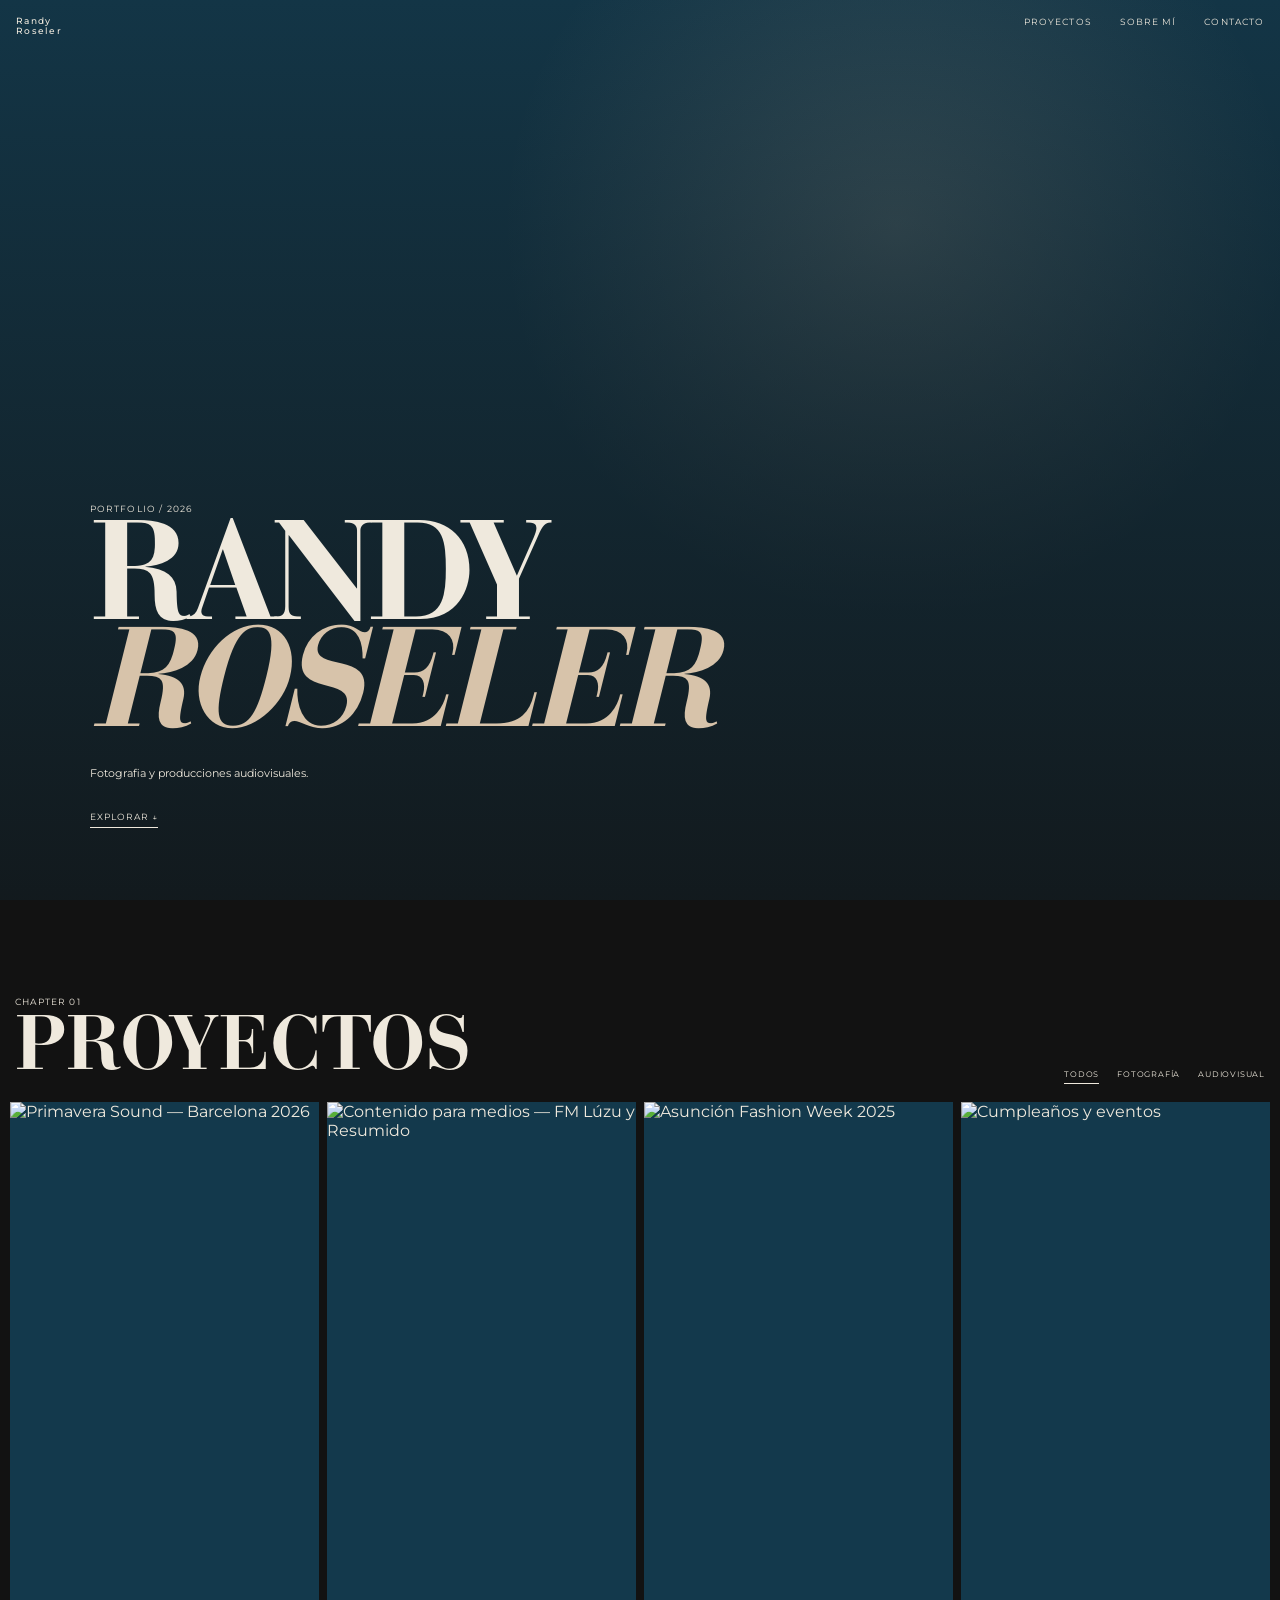
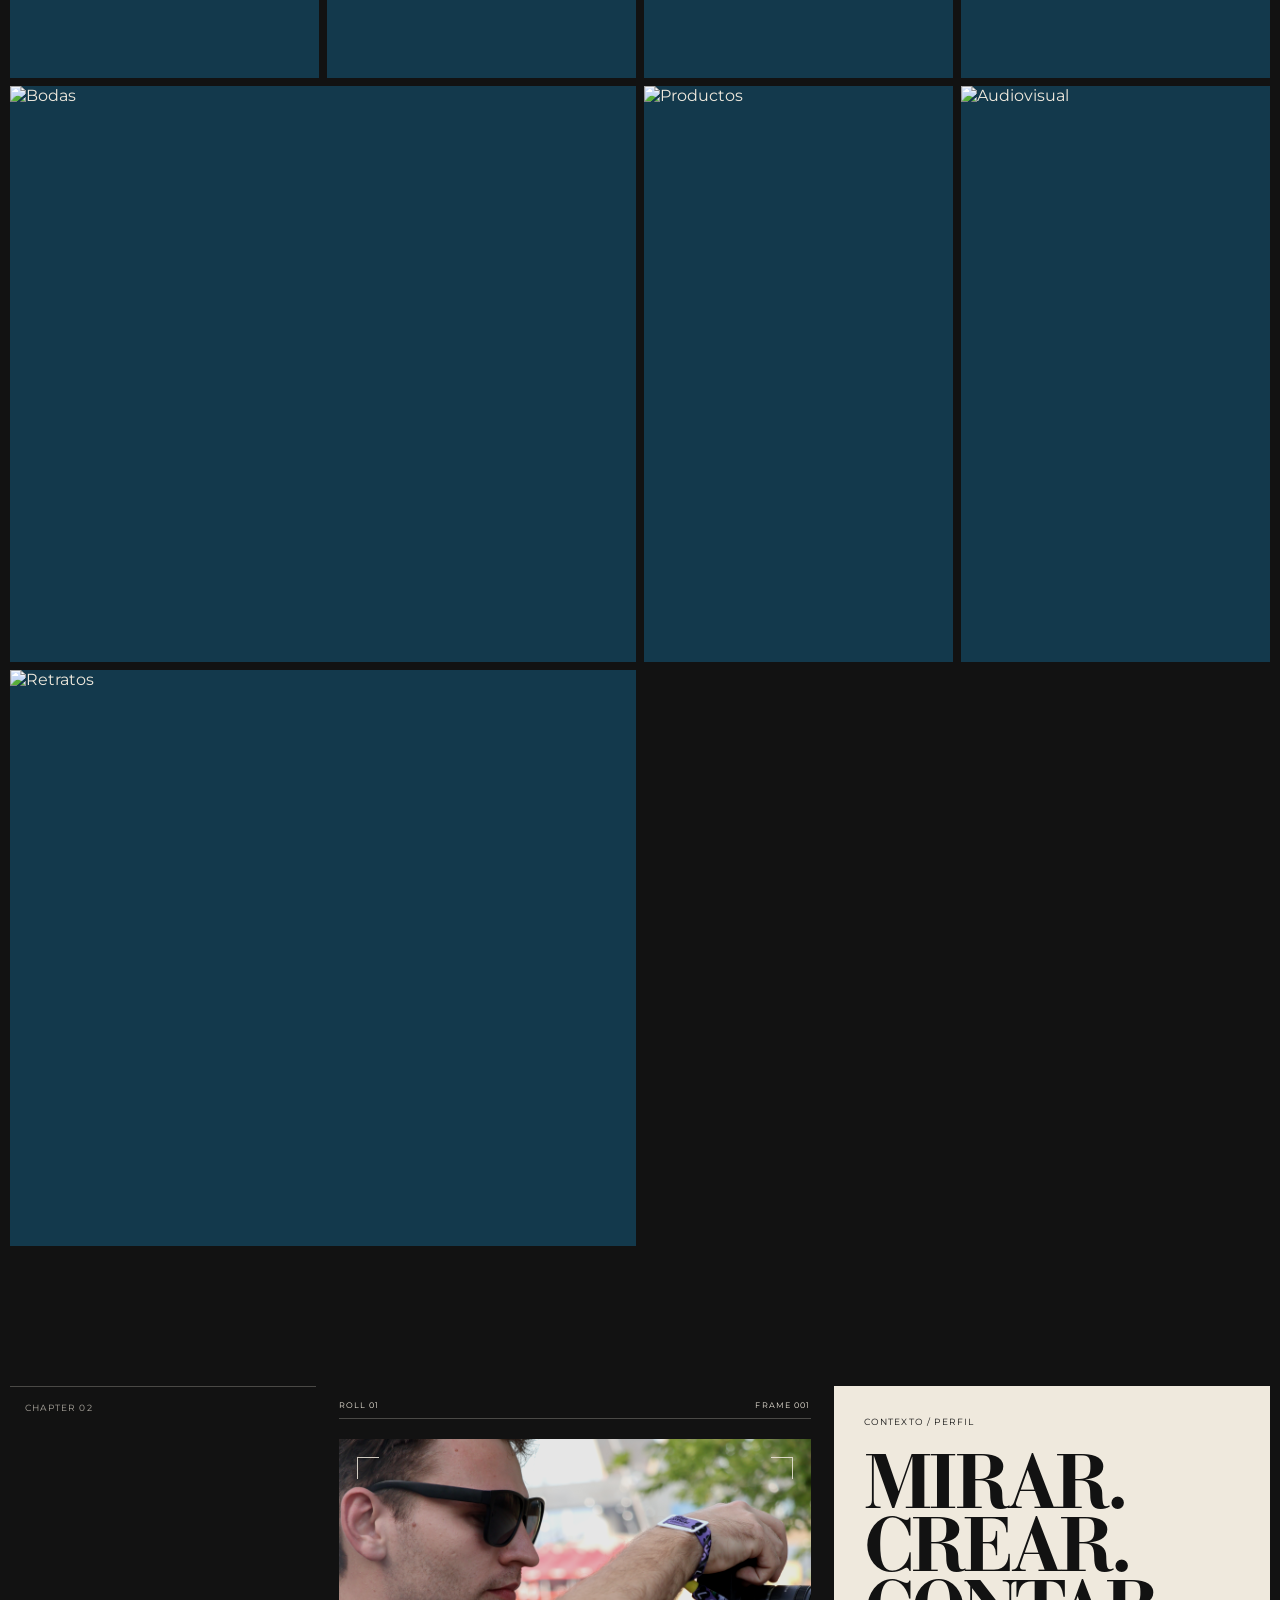
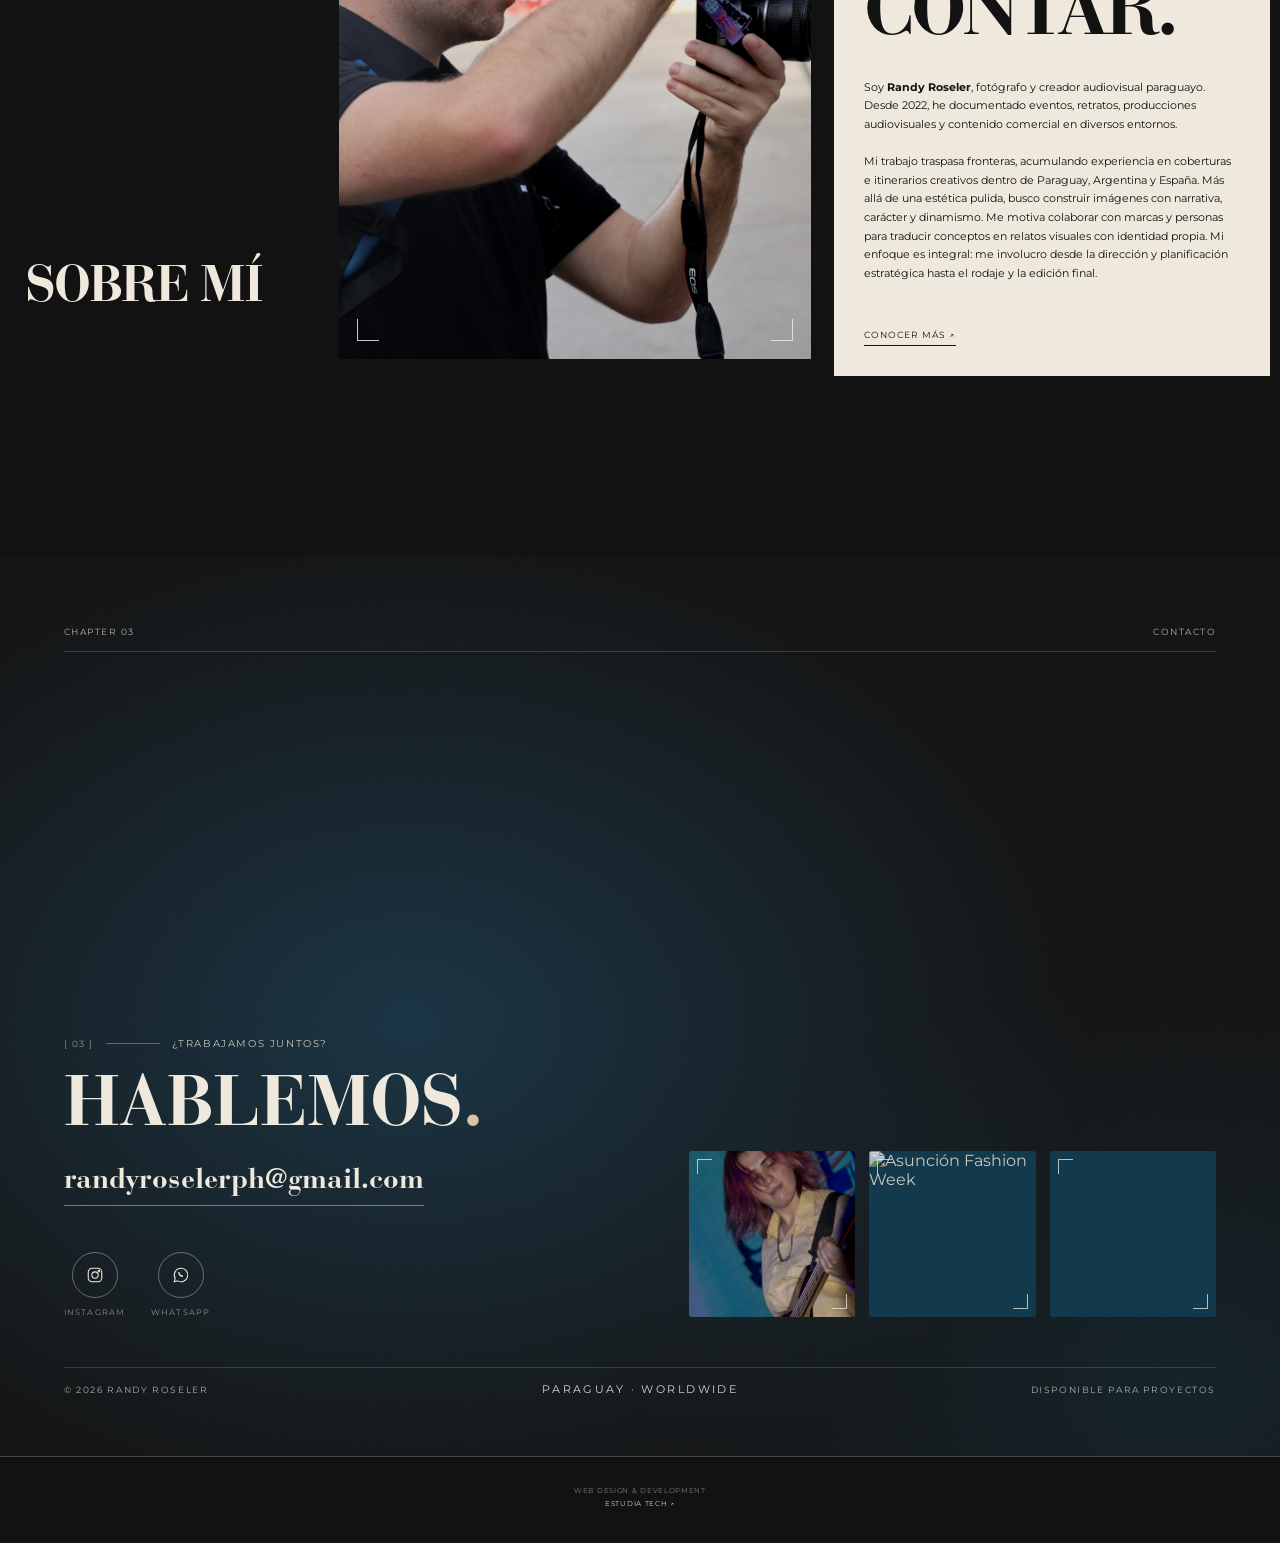
==== commit 64460d06: "index con rutas correctas" ====
--- a/index.html
+++ b/index.html
@@ -356,17 +356,17 @@
                 <div class="contact-strip">
  
                     <div class="strip-item">
-                        <img src="img\\galerias_optmizado\\Eventos_sociales\\foto9.webp" alt="Eventos sociales" loading="lazy" decoding="async">
+                        <img src="img/galeria/Eventos_sociales/foto9.webp" alt="Eventos sociales" loading="lazy" decoding="async">
                         <span class="strip-caption">[ 01 ] EVENTOS</span>
                     </div>
  
                     <div class="strip-item">
-                        <img src="img\\galerias_optmizado\\Asuncion_Fashion_Week\\foto1.webp" alt="Asunción Fashion Week" loading="lazy" decoding="async">
+                        <img src="img/galeria/Asuncion_Fashion_Week/foto1.webp" alt="Asunción Fashion Week" loading="lazy" decoding="async">
                         <span class="strip-caption">[ 02 ] MODA</span>
                     </div>
  
                     <div class="strip-item">
-                        <img src="img\\galerias_optmizado\\Primavera_Sound\\foto5.webp" alt="Primavera Sound" loading="lazy" decoding="async">
+                        <img src="img/galeria/Primavera_sound/foto5.webp" alt="Primavera Sound" loading="lazy" decoding="async">
                         <span class="strip-caption">[ 03 ] MÚSICA</span>
                     </div>
  
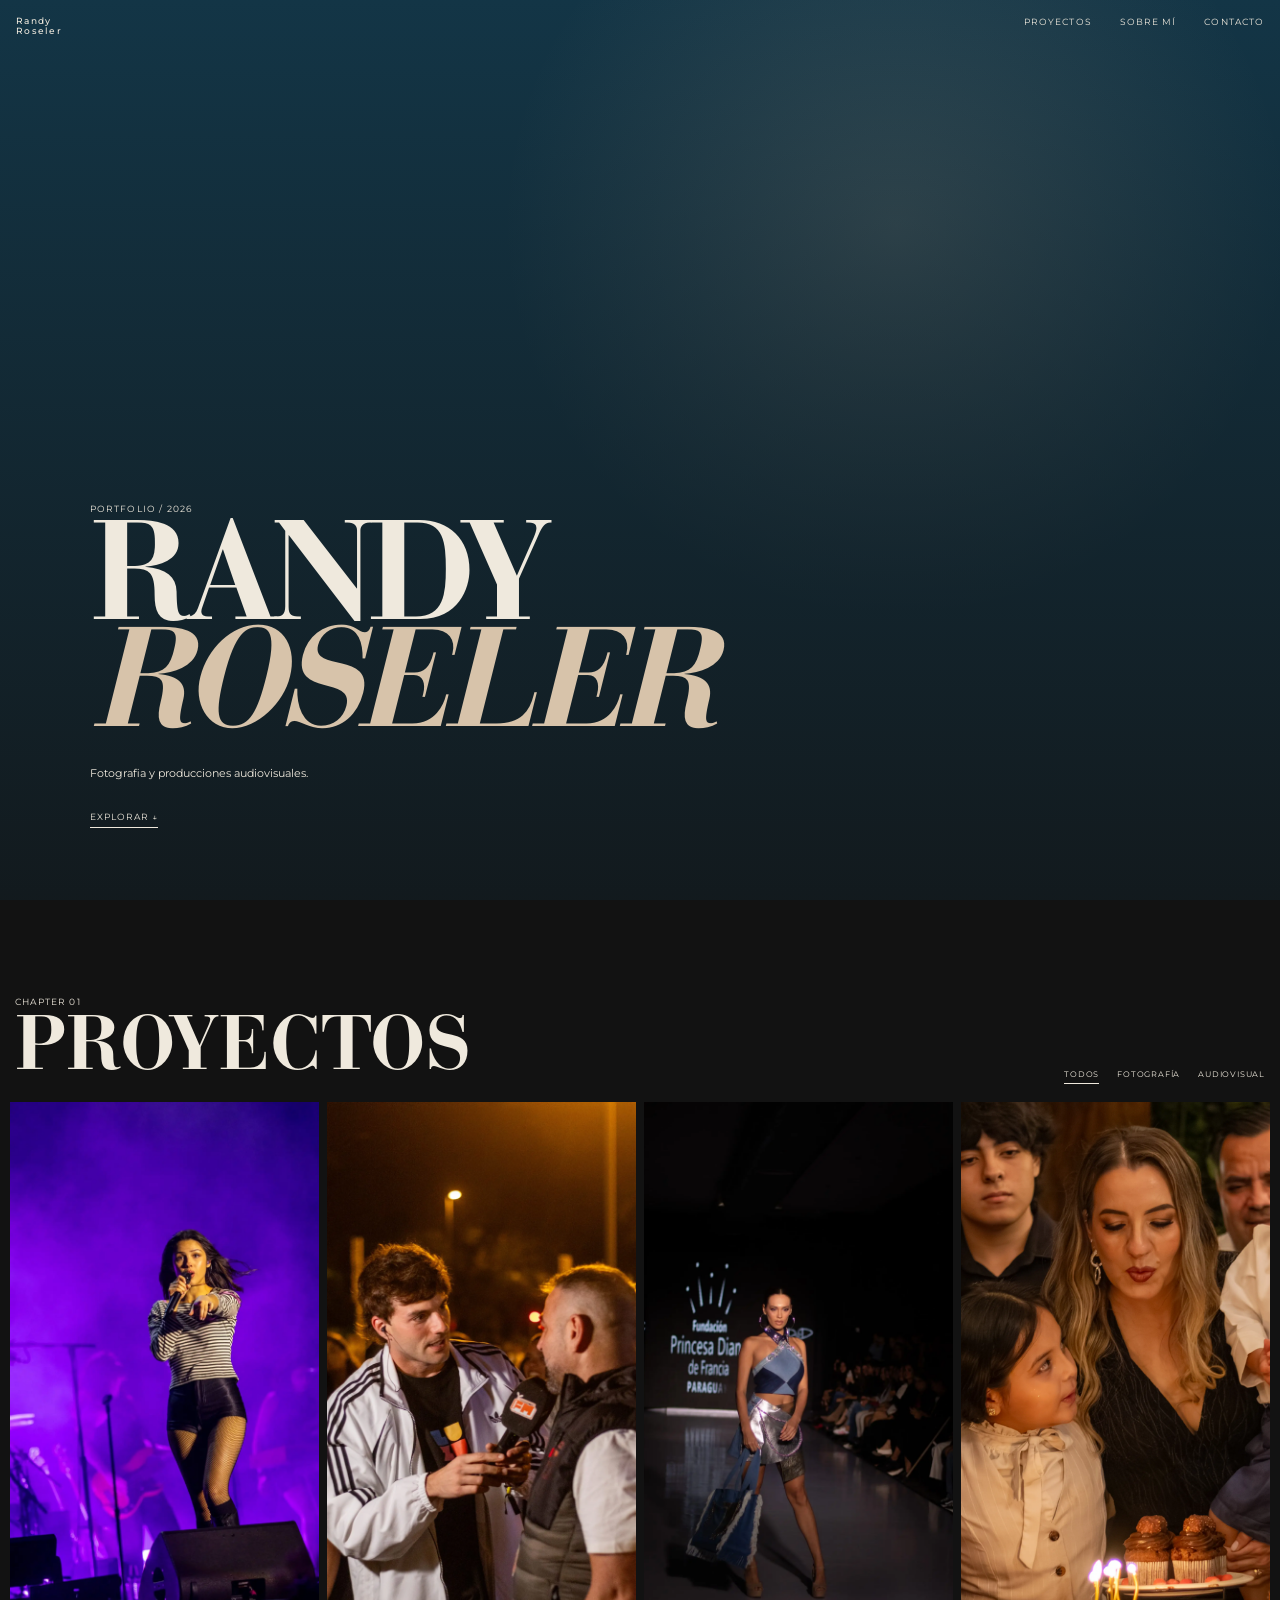
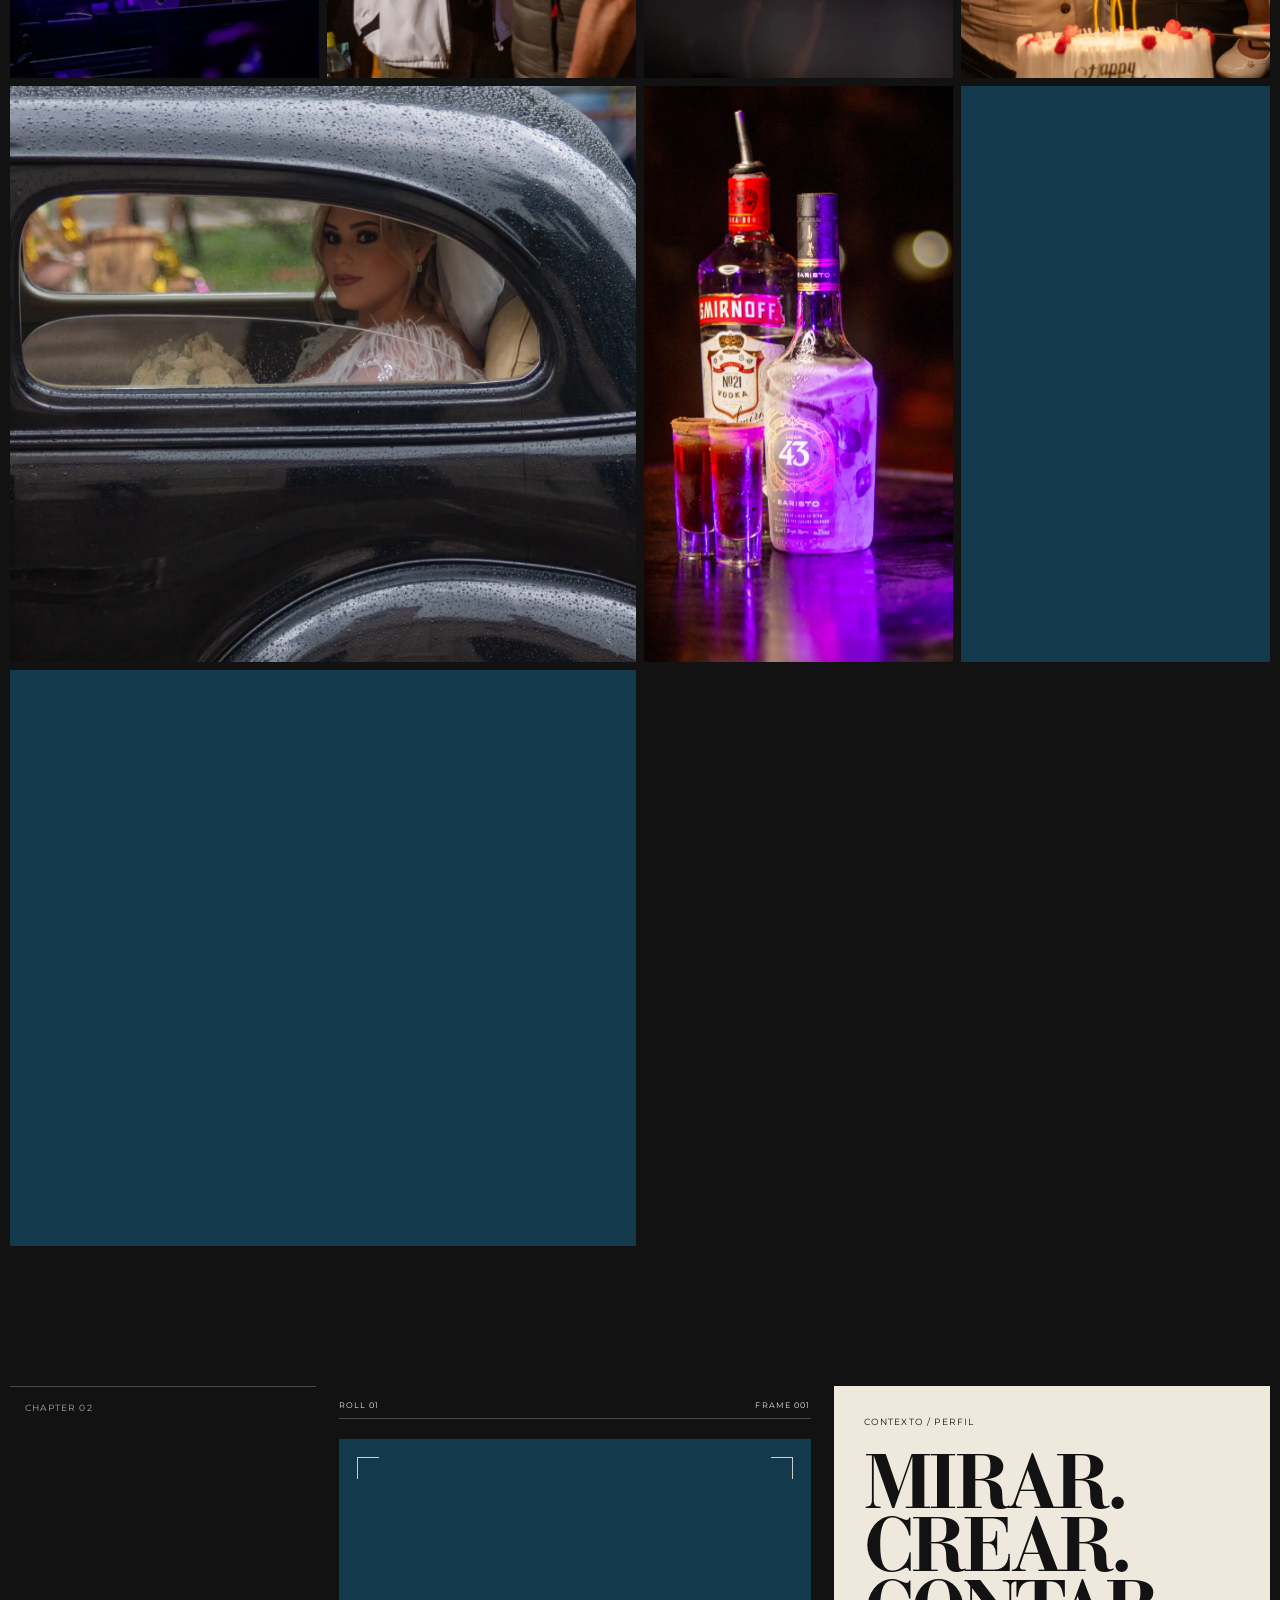
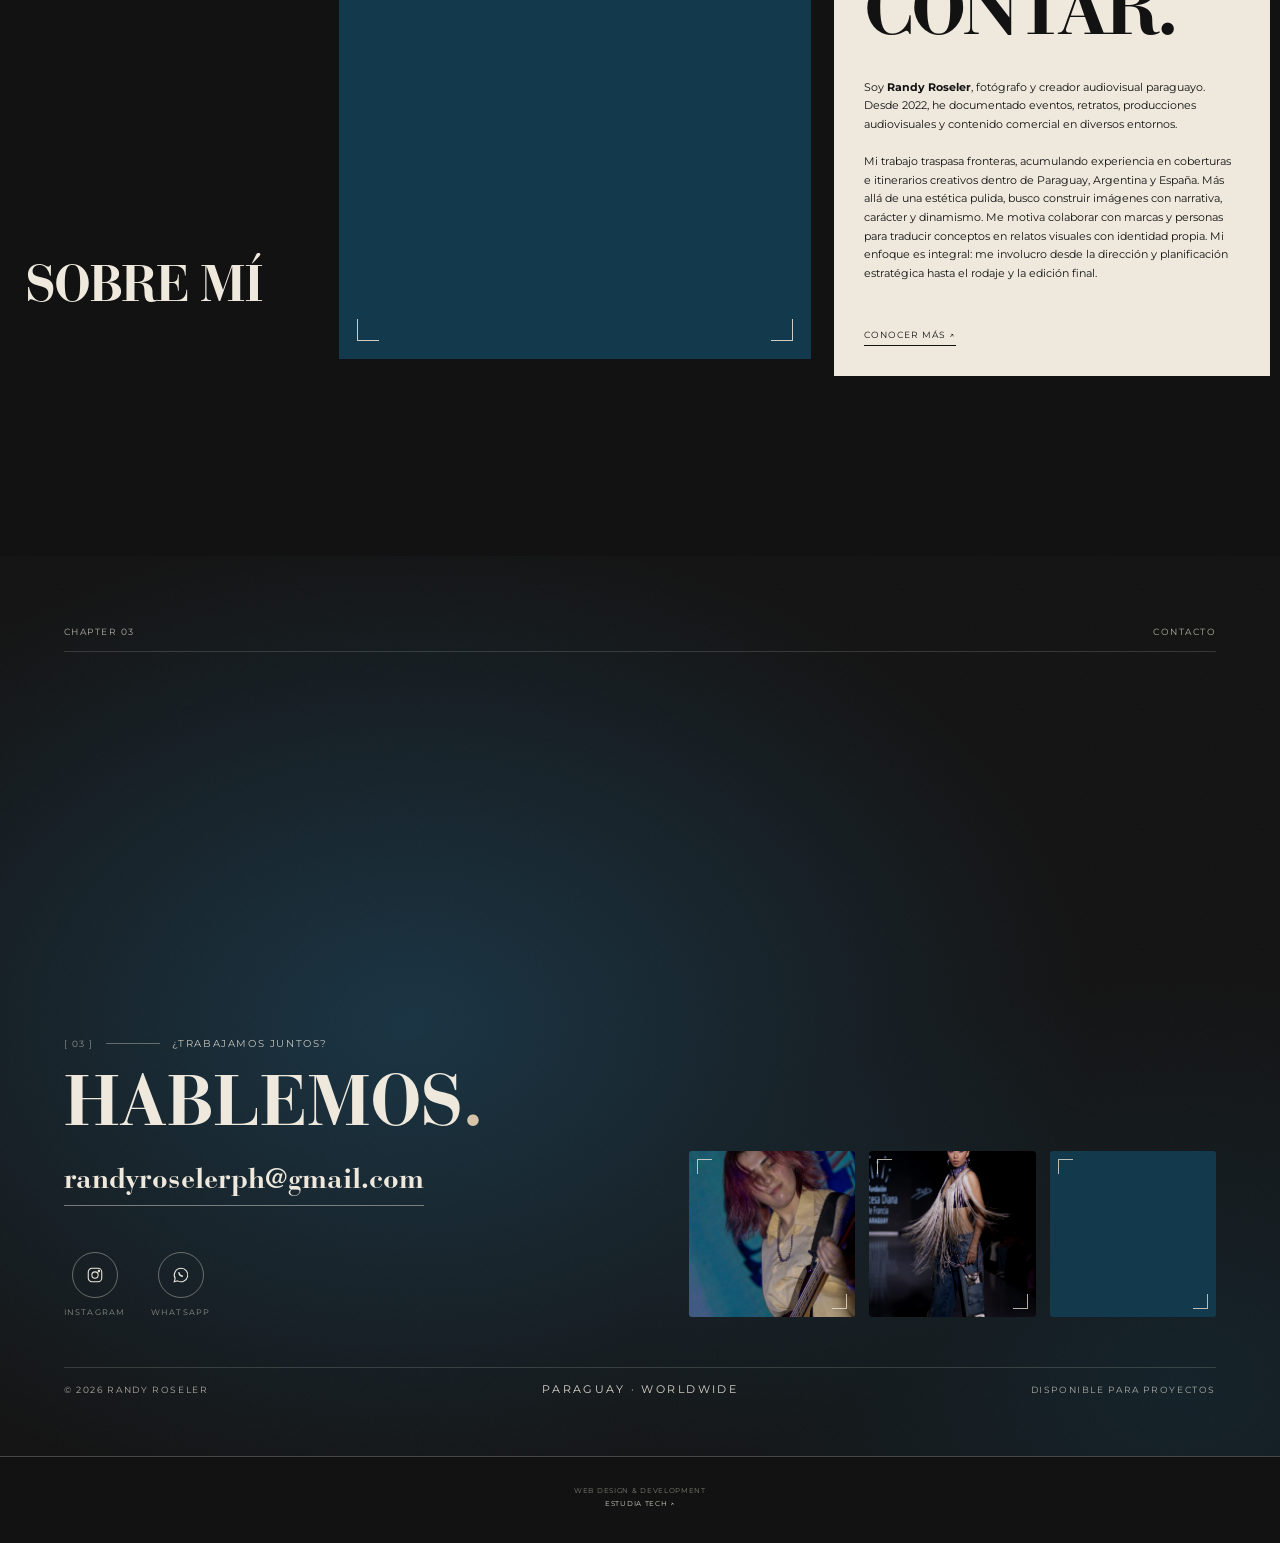
==== commit 8f6b1c16: "index correcto pero ya correcto" ====
--- a/index.html
+++ b/index.html
@@ -79,7 +79,7 @@
  
                 <article class="project-card project-card--tall" data-category="foto">
                     <a href="galeria.html?cat=primavera-sound-barcelona-2026" class="project-image">
-                        <img src="img\\galerias_optmizado\\Primavera_sound\\Portada.webp" alt="Primavera Sound — Barcelona 2026" decoding="async">
+                        <img src="img/galeria/Primavera_sound/Portada.webp" alt="Primavera Sound — Barcelona 2026" decoding="async">
                         <div class="project-hover">
                             <span>[ 01 ]</span>
                             <div>
@@ -93,7 +93,7 @@
  
                 <article class="project-card project-card--tall" data-category="foto">
                     <a href="galeria.html?cat=contenido-para-medios" class="project-image">
-                        <img src="img\\galerias_optmizado\\FM_Luzu\\Portada.webp" alt="Contenido para medios — FM Lúzu y Resumido" loading="lazy" decoding="async">
+                        <img src="img/galeria/FM_Luzu/Portada.webp" alt="Contenido para medios — FM Lúzu y Resumido" loading="lazy" decoding="async">
                         <div class="project-hover">
                             <span>[ 02 ]</span>
                             <div>
@@ -107,7 +107,7 @@
  
                 <article class="project-card project-card--tall" data-category="foto">
                     <a href="galeria.html?cat=asuncion-fashion-week-2025" class="project-image">
-                        <img src= "img\\galerias_optmizado\\Asuncion_Fashion_Week\\foto_principal.webp" alt="Asunción Fashion Week 2025" loading="lazy" decoding="async">
+                        <img src= "img/galeria/Asuncion_Fashion_week/foto_principal.webp" alt="Asunción Fashion Week 2025" loading="lazy" decoding="async">
                         <div class="project-hover">
                             <span>[ 03 ]</span>
                             <div>
@@ -121,7 +121,7 @@
  
                 <article class="project-card project-card--wide" data-category="foto">
                     <a href="galeria.html?cat=bodas" class="project-image">
-                        <img src="img\\galerias_optmizado\\Bodas\\portada.webp" alt="Bodas" loading="lazy" decoding="async">
+                        <img src="img/galeria/Bodas/portada.webp" alt="Bodas" loading="lazy" decoding="async">
                         <div class="project-hover">
                             <span>[ 05 ]</span>
                             <div>
@@ -135,7 +135,7 @@
  
                 <article class="project-card project-card--tall" data-category="foto">
                     <a href="galeria.html?cat=eventos-sociales" class="project-image">
-                        <img src="img\\galerias_optmizado\\Eventos_sociales\\portada.webp" alt="Cumpleaños y eventos" loading="lazy" decoding="async">
+                        <img src="img/galeria/Eventos_sociales/portada.webp" alt="Cumpleaños y eventos" loading="lazy" decoding="async">
                         <div class="project-hover">
                             <span>[ 04 ]</span>
                             <div>
@@ -149,7 +149,7 @@
  
                 <article class="project-card project-card--tall" data-category="foto">
                     <a href="galeria.html?cat=productos" class="project-image">
-                        <img src="img\\galerias_optmizado\\Productos\\portada.webp" alt="Productos" loading="lazy" decoding="async">
+                        <img src="img/galeria/Productos/portada.webp" alt="Productos" loading="lazy" decoding="async">
                         <div class="project-hover">
                             <span>[ 06 ]</span>
                             <div>
@@ -163,7 +163,7 @@
  
                 <article class="project-card project-card--wide" data-category="foto">
                     <a href="galeria.html?cat=retratos" class="project-image">
-                        <img src="img\\galerias_optmizado\\Retratos\\Portada.jpg" alt="Retratos" loading="lazy" decoding="async">
+                        <img src="img/galeria/Retratos/Portada.jpg" alt="Retratos" loading="lazy" decoding="async">
                         <div class="project-hover">
                             <span>[ 08 ]</span>
                             <div>
@@ -177,7 +177,7 @@
  
                 <article class="project-card project-card--tall" data-category="video">
                     <a href="galeria.html?cat=audiovisual" class="project-image">
-                        <img src="img\\galerias_optmizado\\Audiovisual\\foto_principal.jpg" alt="Audiovisual" loading="lazy" decoding="async">
+                        <img src="img/galeria/Audiovisual/foto_principal.jpg" alt="Audiovisual" loading="lazy" decoding="async">
                         <div class="project-hover">
                             <span>[ 07 ]</span>
                             <div>
@@ -361,7 +361,7 @@
                     </div>
  
                     <div class="strip-item">
-                        <img src="img/galeria/Asuncion_Fashion_Week/foto1.webp" alt="Asunción Fashion Week" loading="lazy" decoding="async">
+                        <img src="img/galeria/Asuncion_Fashion_week/foto1.webp" alt="Asunción Fashion Week" loading="lazy" decoding="async">
                         <span class="strip-caption">[ 02 ] MODA</span>
                     </div>
  
